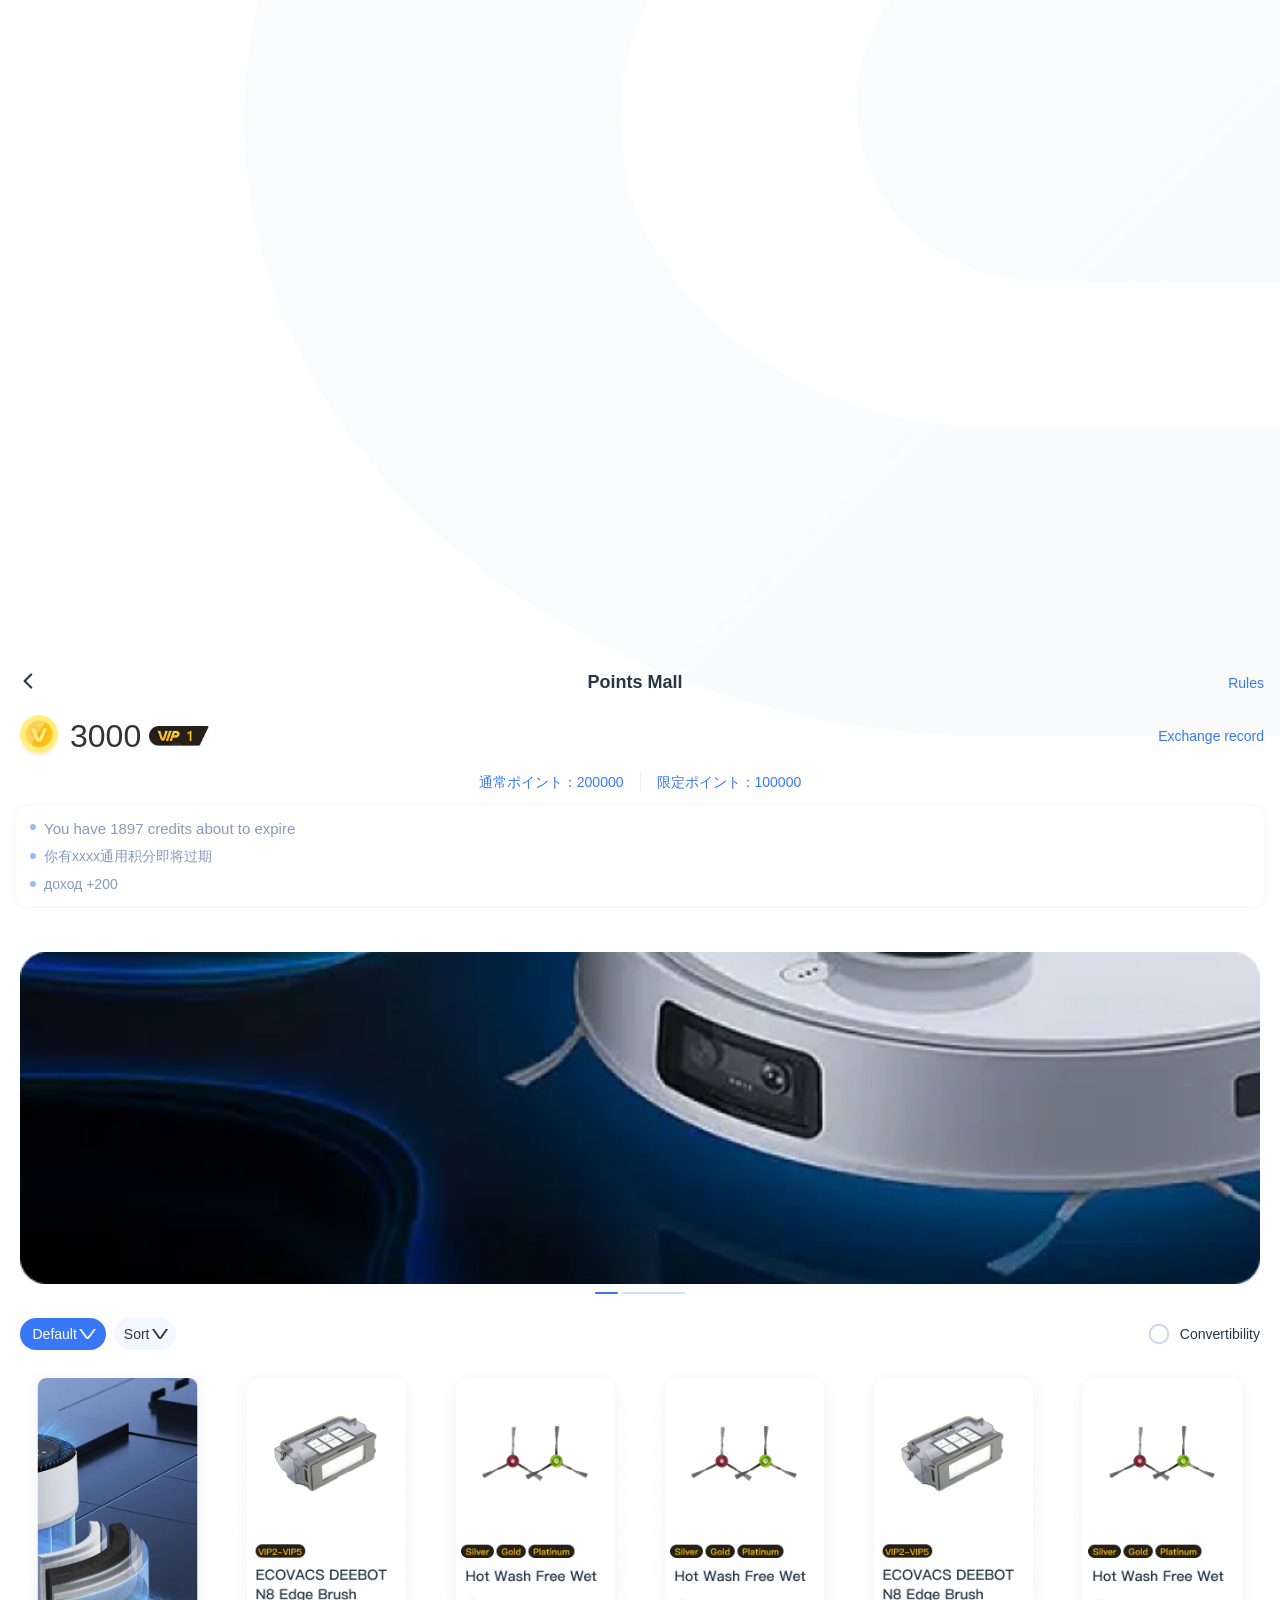
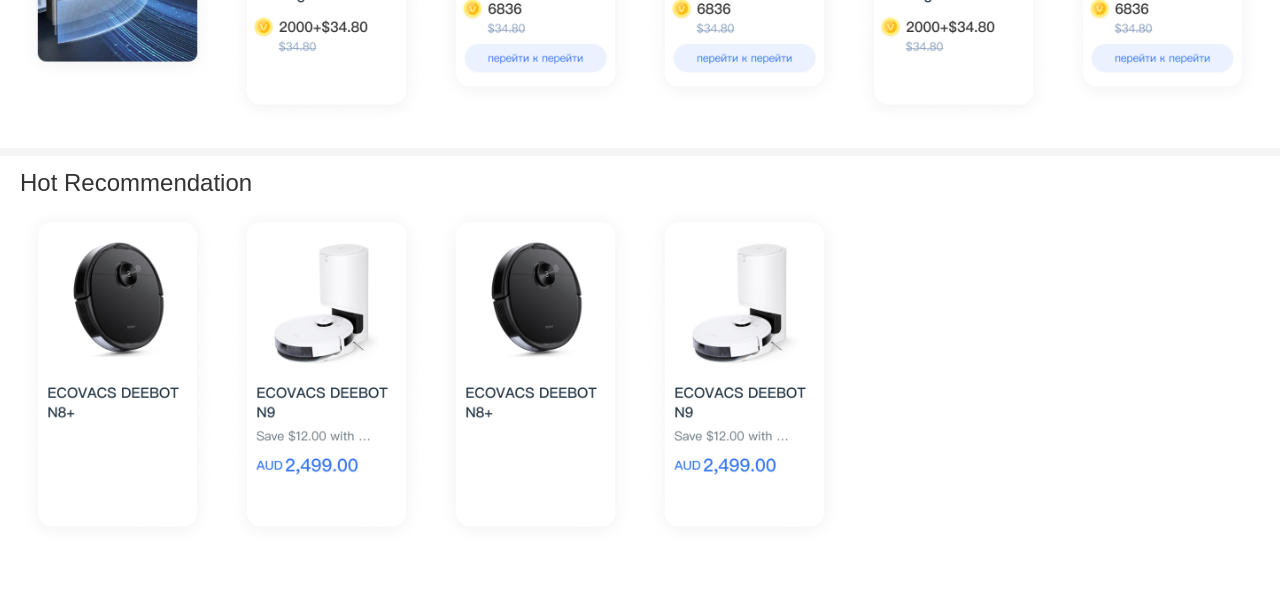
==== global-app-points-mall/index.html @ c0dd819a "[修复] Hot 区改用四张专用 Figma 整卡切图 变更原因：违反 Skill 复用 product-card-mid 占位，应按 nodeId 独立导出。 变更内容：1464:638/658/6" ====
<!DOCTYPE html>
<html lang="zh-CN">
  <head>
    <meta charset="UTF-8" />
    <meta
      name="viewport"
      content="width=device-width, initial-scale=1.0, viewport-fit=cover"
    />
    <title>Points Mall · Global APP</title>
    <!-- messy-figma-responsive · 1464:396 · 414×2489 -->
    <style>
      :root {
        --evs-black: #253746;
        --evs-blue: #3877f5;
        --muted: #849cbc;
        --text-dark: #333333;
        --divider: #eef1f5;
        --section-bg: #f5f5f5;
        --page-bg: #ffffff;
        --chip-inactive-bg: rgba(169, 196, 255, 0.14);
        --btn-ghost-bg: #ebf1fe;
        --font: -apple-system, BlinkMacSystemFont, "SF Pro", "PingFang SC",
          sans-serif;
        --mx: 16px;
        --gutter: 20px;
        --col-gap: 14px;
        --card-min: 180px;
        --oval-h: 273px;
        --fw-semibold: 600;
        --fw-medium: 500;
        --fw-regular: 400;
      }

      * {
        box-sizing: border-box;
        margin: 0;
        padding: 0;
      }

      body {
        font-family: var(--font);
        color: var(--evs-black);
        background: var(--page-bg);
      }

      .page {
        width: 100%;
        max-width: none;
        min-height: 100vh;
        background: var(--page-bg);
      }

      .oval-header {
        width: 100%;
        line-height: 0;
        overflow: hidden;
      }

      .oval-header__img {
        display: block;
        width: 100%;
        height: auto;
        min-height: var(--oval-h);
        object-fit: cover;
        object-position: top center;
      }

      .hero-zone {
        position: relative;
        padding: 0 var(--mx);
        margin-top: -200px;
        z-index: 1;
      }

      .nav-row {
        display: flex;
        align-items: center;
        min-height: 44px;
        padding-top: 24px;
      }

      .nav-row__back {
        border: 0;
        background: transparent;
        padding: 0;
        cursor: pointer;
        flex-shrink: 0;
      }

      .nav-row__title {
        flex: 1;
        text-align: center;
        font-size: 18px;
        font-weight: var(--fw-semibold);
        color: var(--evs-black);
        margin: 0 8px;
      }

      .nav-row__rules {
        font-size: 14px;
        color: var(--evs-blue);
        text-decoration: none;
        flex-shrink: 0;
        line-height: 16px;
      }

      .points-row {
        display: flex;
        align-items: center;
        margin-top: 16px;
        gap: 8px;
      }

      .points-row__icon.slice-img {
        height: 46px;
        width: auto;
        flex-shrink: 0;
      }

      .points-row__value {
        font-size: 32px;
        font-weight: var(--fw-medium);
        line-height: 28px;
        color: var(--text-dark);
      }

      .points-row__badge.slice-img {
        height: 20px;
        width: auto;
      }

      .points-row__link {
        margin-left: auto;
        font-size: 14px;
        color: var(--evs-blue);
        text-decoration: none;
        white-space: nowrap;
      }

      .sub-points {
        display: flex;
        align-items: center;
        justify-content: center;
        gap: 16px;
        margin-top: 12px;
        font-size: 14px;
        color: var(--evs-blue);
        line-height: 20px;
      }

      .sub-points__sep {
        width: 1px;
        height: 21px;
        background: var(--divider);
      }

      .notice {
        margin-top: 14px;
        background: #fff;
        border-radius: 12px;
        padding: 12px 14px;
        box-shadow: 0 1px 8px rgba(37, 55, 70, 0.06);
      }

      .notice__line {
        display: flex;
        align-items: flex-start;
        gap: 8px;
        font-size: 14px;
        color: var(--muted);
        line-height: 1.4;
        margin-bottom: 8px;
      }

      .notice__line:last-child {
        margin-bottom: 0;
      }

      .notice__line::before {
        content: "";
        width: 6px;
        height: 6px;
        border-radius: 50%;
        background: var(--evs-blue);
        opacity: 0.5;
        margin-top: 6px;
        flex-shrink: 0;
      }

      .notice__line--en {
        font-size: 15px;
      }

      .main {
        margin-top: 20px;
        background: #fff;
        border-radius: 20px 20px 0 0;
        padding-bottom: 32px;
        width: 100%;
      }

      .banner-wrap {
        padding: 26px var(--gutter) 0;
      }

      .banner-wrap__img {
        display: block;
        width: 100%;
        height: auto;
        border-radius: 8px;
      }

      .banner-dots {
        display: flex;
        justify-content: center;
        gap: 4px;
        margin-top: 8px;
      }

      .banner-dots span {
        display: block;
        height: 2px;
        border-radius: 1px;
        background: rgba(56, 119, 245, 0.25);
      }

      .banner-dots span:first-child {
        width: 23px;
        background: var(--evs-blue);
      }

      .banner-dots span:last-child {
        width: 63px;
      }

      .filters {
        display: flex;
        align-items: center;
        flex-wrap: wrap;
        gap: 8px;
        padding: 24px var(--gutter) 12px;
        width: 100%;
      }

      .filter-pill {
        display: inline-flex;
        align-items: center;
        justify-content: center;
        gap: 2px;
        box-sizing: border-box;
        height: 32px;
        border-radius: 16px;
        border: 0;
        font-family: inherit;
        font-size: 14px;
        line-height: 20px;
        font-weight: var(--fw-medium);
        cursor: pointer;
        flex-shrink: 0;
      }

      .filter-pill--primary {
        background: var(--evs-blue);
        color: #fff;
        padding: 0 8px 0 10px;
        min-width: 86px;
      }

      .filter-pill--sort {
        background: var(--chip-inactive-bg);
        color: var(--evs-black);
        padding: 0 6px 0 8px;
        width: 62px;
      }

      /* 1464:451/465 热区 20×20，箭头图形约 10×6（@3x PNG 30×18） */
      .filter-pill__chevron {
        height: 10px;
        width: auto;
        flex-shrink: 0;
      }

      .filter-convert {
        margin-left: auto;
        display: flex;
        align-items: center;
        gap: 6px;
        font-size: 14px;
        color: var(--evs-black);
      }

      .filter-convert .slice-img {
        height: 30px;
        width: auto;
      }

      .product-grid {
        display: grid;
        grid-template-columns: repeat(2, minmax(0, 1fr));
        gap: var(--col-gap);
        padding: 0 var(--gutter);
        width: 100%;
      }

      @media (min-width: 640px) {
        .product-grid {
          grid-template-columns: repeat(
            auto-fill,
            minmax(var(--card-min), 1fr)
          );
        }
      }

      .product-grid img {
        display: block;
        width: 100%;
        height: auto;
        border-radius: 10px;
      }

      .section-gap {
        height: 8px;
        background: var(--section-bg);
        width: 100%;
        margin: 24px 0 16px;
      }

      .section-title {
        font-size: 24px;
        font-weight: var(--fw-medium);
        line-height: 22px;
        color: var(--text-dark);
        padding: 0 var(--gutter) 12px;
      }

      .hot-grid {
        display: grid;
        grid-template-columns: repeat(2, minmax(0, 1fr));
        gap: var(--col-gap);
        padding: 0 var(--gutter) 24px;
        width: 100%;
      }

      @media (min-width: 640px) {
        .hot-grid {
          grid-template-columns: repeat(
            auto-fill,
            minmax(var(--card-min), 1fr)
          );
        }
      }

      .hot-card img {
        display: block;
        width: 100%;
        height: auto;
        border-radius: 10px;
      }
    </style>
  </head>
  <body>
    <div class="page" data-node-id="1464:396">
      <header class="oval-header" data-layout="full-bleed">
        <img
          class="oval-header__img"
          src="assets/oval-header.png"
          alt=""
          width="414"
          height="273"
        />
      </header>

      <div class="hero-zone">
        <header class="nav-row" data-layout="cluster-lr">
          <button type="button" class="nav-row__back" aria-label="返回">
            <img
              class="slice-img"
              src="assets/icon-back.png"
              alt=""
              height="26"
            />
          </button>
          <h1 class="nav-row__title" data-node-id="1464:407">Points Mall</h1>
          <a href="#" class="nav-row__rules" data-node-id="1464:413">Rules</a>
        </header>

        <div class="points-row">
          <img
            class="points-row__icon slice-img"
            src="assets/icon-points.png"
            alt=""
            height="46"
          />
          <span class="points-row__value" data-node-id="1464:414">3000</span>
          <img
            class="points-row__badge slice-img"
            src="assets/badge-vip.png"
            alt="VIP 1"
            height="20"
          />
          <a href="#" class="points-row__link" data-node-id="1464:416"
            >Exchange record</a
          >
        </div>

        <div class="sub-points" data-node-id="1582:5193">
          <span data-node-id="1582:5195">通常ポイント：200000</span>
          <span class="sub-points__sep" aria-hidden="true"></span>
          <span data-node-id="1582:5194">限定ポイント：100000</span>
        </div>

        <aside class="notice" data-node-id="1601:914">
          <p class="notice__line notice__line--en">
            You have 1897 credits about to expire
          </p>
          <p class="notice__line">你有xxxx通用积分即将过期</p>
          <p class="notice__line">доход +200</p>
        </aside>
      </div>

      <main class="main">
        <section class="banner-wrap" data-layout="gutter">
          <img
            class="banner-wrap__img"
            src="assets/banner.png"
            alt=""
            width="374"
            height="100"
          />
          <div class="banner-dots" aria-hidden="true">
            <span></span><span></span>
          </div>
        </section>

        <div class="filters" data-layout="gutter">
          <button type="button" class="filter-pill filter-pill--primary">
            Default
            <img
              class="filter-pill__chevron slice-img"
              src="assets/icon-chevron-light.png"
              alt=""
              height="10"
            />
          </button>
          <button type="button" class="filter-pill filter-pill--sort">
            Sort
            <img
              class="filter-pill__chevron slice-img"
              src="assets/icon-chevron-dark.png"
              alt=""
              height="10"
            />
          </button>
          <label class="filter-convert">
            <img
              class="slice-img"
              src="assets/icon-checkbox.png"
              alt=""
              height="30"
            />
            <span data-node-id="1464:690">Convertibility</span>
          </label>
        </div>

        <section class="product-grid" aria-label="积分兑换">
          <img
            src="assets/product-card-hero.png"
            alt="ECOVACS product"
            width="180"
          />
          <img
            src="assets/product-card-tall.png"
            alt="ECOVACS DEEBOT N8 Edge Brush"
            width="180"
          />
          <img
            src="assets/product-card-mid.png"
            alt="Hot Wash Free Wet"
            width="180"
          />
          <img src="assets/product-card-mid.png" alt="" width="180" />
          <img src="assets/product-card-tall.png" alt="" width="180" />
          <img src="assets/product-card-mid.png" alt="" width="180" />
        </section>

        <div class="section-gap" data-node-id="1464:685"></div>
        <h2 class="section-title" data-node-id="1464:686">
          Hot Recommendation
        </h2>
        <section class="hot-grid" aria-label="Hot Recommendation">
          <article class="hot-card" data-node-id="1464:638">
            <img
              src="assets/hot-card-1.png"
              alt="ECOVACS DEEBOT N8+"
              width="180"
              height="343"
            />
          </article>
          <article class="hot-card" data-node-id="1464:658">
            <img
              src="assets/hot-card-2.png"
              alt="ECOVACS DEEBOT N9"
              width="180"
              height="343"
            />
          </article>
          <article class="hot-card" data-node-id="1464:648">
            <img
              src="assets/hot-card-3.png"
              alt="ECOVACS DEEBOT N8+"
              width="180"
              height="343"
            />
          </article>
          <article class="hot-card" data-node-id="1464:671">
            <img
              src="assets/hot-card-4.png"
              alt="ECOVACS DEEBOT N9"
              width="180"
              height="343"
            />
          </article>
        </section>
      </main>
    </div>
  </body>
</html>
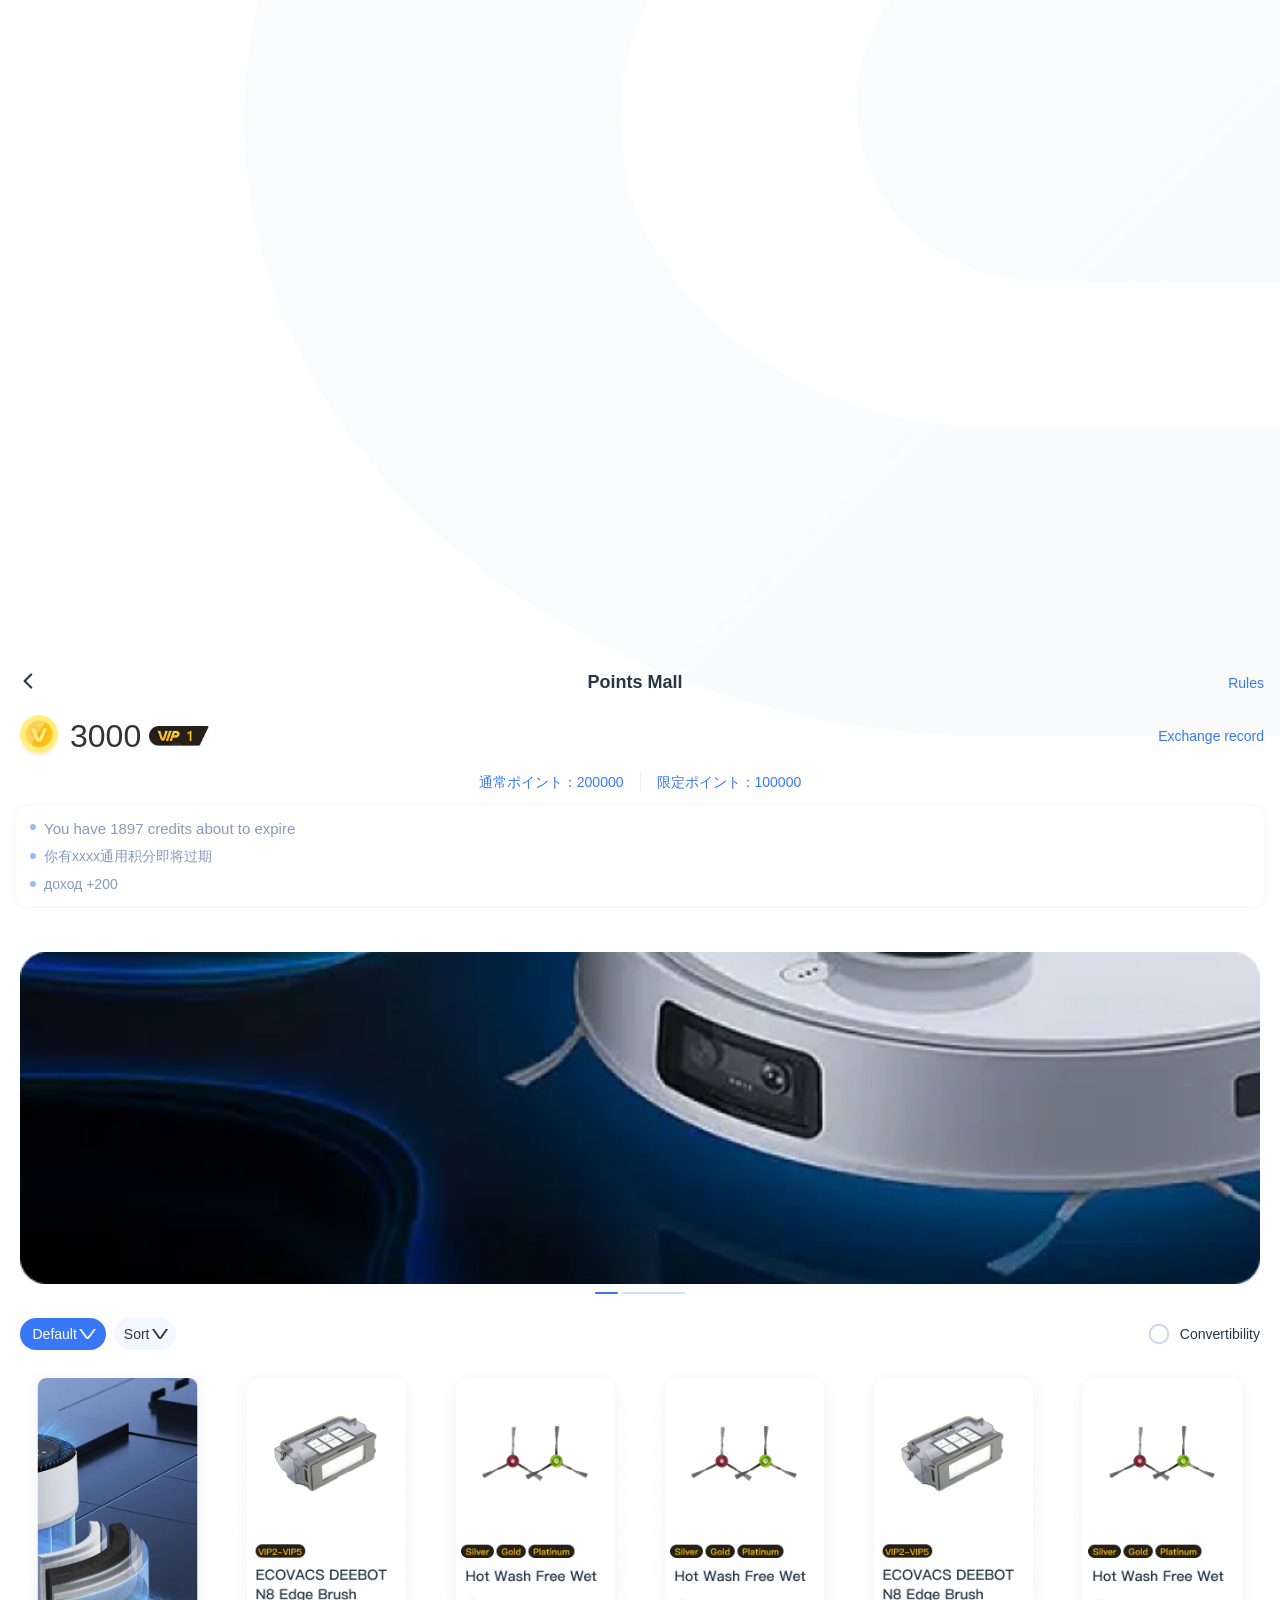
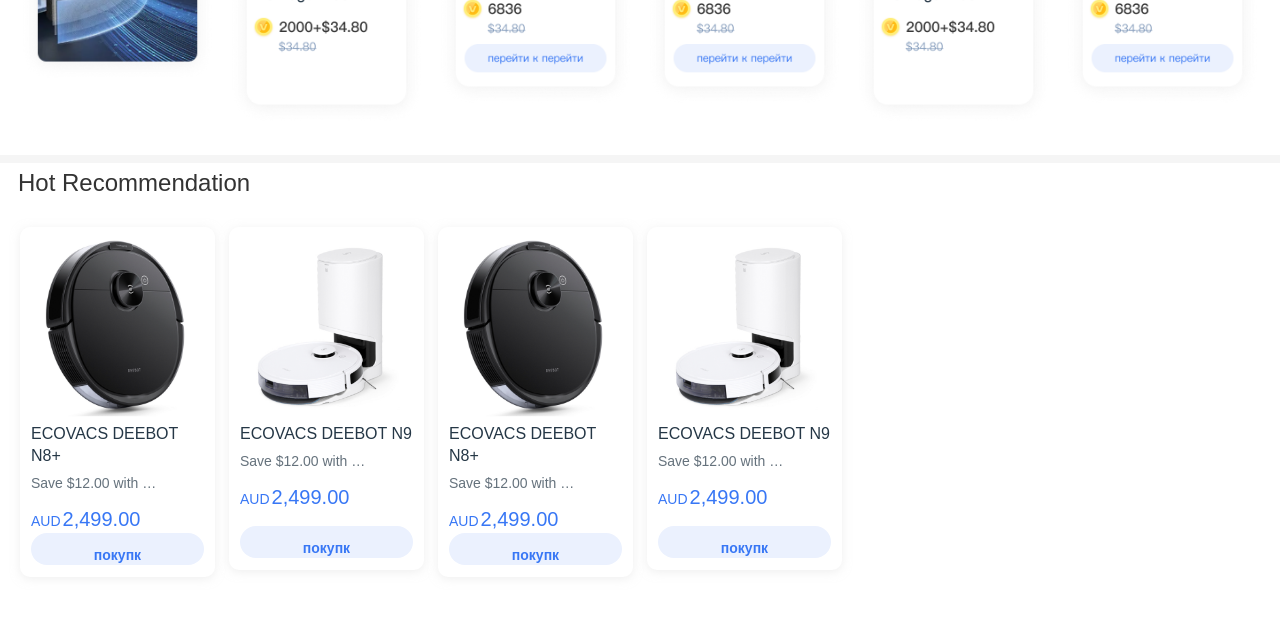
==== commit 0408d300: "[修复] 补全 Hot 区文案并做截图对比 变更原因：左列 Hot 卡整卡 export 漏掉帧级 Save/价格/按钮节点。 变更内容：改为商品图 slice + code 文案，按 180/14/" ====
--- a/global-app-points-mall/index.html
+++ b/global-app-points-mall/index.html
@@ -322,7 +322,7 @@
         height: 8px;
         background: var(--section-bg);
         width: 100%;
-        margin: 24px 0 16px;
+        margin: 31px 0 0;
       }
 
       .section-title {
@@ -330,14 +330,21 @@
         font-weight: var(--fw-medium);
         line-height: 22px;
         color: var(--text-dark);
-        padding: 0 var(--gutter) 12px;
+        padding: 9px 18px 16px;
+      }
+
+      /* API: 卡宽 180，列间距 14，行间距 16，沟 20 */
+      .hot-block {
+        width: 100%;
+        background: var(--page-bg);
       }
 
       .hot-grid {
         display: grid;
         grid-template-columns: repeat(2, minmax(0, 1fr));
-        gap: var(--col-gap);
-        padding: 0 var(--gutter) 24px;
+        column-gap: 14px;
+        row-gap: 16px;
+        padding: 17px var(--gutter) 32px;
         width: 100%;
       }
 
@@ -345,16 +352,99 @@
         .hot-grid {
           grid-template-columns: repeat(
             auto-fill,
-            minmax(var(--card-min), 1fr)
+            minmax(180px, 1fr)
           );
         }
       }
 
-      .hot-card img {
+      .hot-card__shell {
+        background: #fff;
+        border-radius: 10px;
+        box-shadow: 0 2px 10px rgba(224, 224, 224, 0.5);
+        overflow: hidden;
+        display: flex;
+        flex-direction: column;
+        min-height: 343px;
+      }
+
+      .hot-card__media {
+        width: 100%;
+        aspect-ratio: 1 / 1;
+        background: #fff;
+        overflow: hidden;
+        border-radius: 10px 10px 0 0;
+      }
+
+      .hot-card__media img {
         display: block;
         width: 100%;
-        height: auto;
-        border-radius: 10px;
+        height: 100%;
+        object-fit: contain;
+        object-position: center;
+      }
+
+      .hot-card__body {
+        flex: 1;
+        display: flex;
+        flex-direction: column;
+        padding: 0 11px 12px;
+      }
+
+      .hot-card__title {
+        margin-top: 1px;
+        font-size: 16px;
+        font-weight: var(--fw-medium);
+        line-height: 22px;
+        color: var(--evs-black);
+        display: -webkit-box;
+        -webkit-line-clamp: 2;
+        -webkit-box-orient: vertical;
+        overflow: hidden;
+      }
+
+      .hot-card__sub {
+        margin-top: 5px;
+        font-size: 14px;
+        font-weight: var(--fw-regular);
+        line-height: 22px;
+        color: var(--evs-black);
+        opacity: 0.7;
+      }
+
+      .hot-card__price-row {
+        display: flex;
+        align-items: baseline;
+        gap: 2px;
+        margin-top: 11px;
+      }
+
+      .hot-card__aud {
+        font-size: 14px;
+        font-weight: var(--fw-medium);
+        line-height: 22px;
+        color: var(--evs-blue);
+      }
+
+      .hot-card__price {
+        font-size: 20px;
+        font-weight: var(--fw-medium);
+        line-height: 28px;
+        color: var(--evs-blue);
+      }
+
+      .hot-card__btn {
+        margin-top: auto;
+        padding-top: 12px;
+        width: 100%;
+        height: 32px;
+        border: 0;
+        border-radius: 16px;
+        background: var(--btn-ghost-bg);
+        color: var(--evs-blue);
+        font-size: 14px;
+        font-weight: var(--fw-semibold);
+        font-family: inherit;
+        cursor: pointer;
       }
     </style>
   </head>
@@ -483,44 +573,130 @@
           <img src="assets/product-card-mid.png" alt="" width="180" />
         </section>
 
-        <div class="section-gap" data-node-id="1464:685"></div>
-        <h2 class="section-title" data-node-id="1464:686">
-          Hot Recommendation
-        </h2>
-        <section class="hot-grid" aria-label="Hot Recommendation">
+        <div class="hot-block" id="hot-block" data-block="hot">
+          <div class="section-gap" data-node-id="1464:685"></div>
+          <h2 class="section-title" data-node-id="1464:686">
+            Hot Recommendation
+          </h2>
+          <section class="hot-grid" aria-label="Hot Recommendation">
           <article class="hot-card" data-node-id="1464:638">
-            <img
-              src="assets/hot-card-1.png"
-              alt="ECOVACS DEEBOT N8+"
-              width="180"
-              height="343"
-            />
+            <div class="hot-card__shell">
+              <div class="hot-card__media">
+                <img
+                  src="assets/hot-product-n8.png"
+                  alt=""
+                  width="180"
+                  height="180"
+                />
+              </div>
+              <div class="hot-card__body">
+                <p class="hot-card__title" data-node-id="1464:647">
+                  ECOVACS DEEBOT N8+
+                </p>
+                <p class="hot-card__sub" data-node-id="1464:691">
+                  Save $12.00 with …
+                </p>
+                <div class="hot-card__price-row">
+                  <span class="hot-card__aud" data-node-id="1464:695">AUD</span>
+                  <span class="hot-card__price" data-node-id="1464:693"
+                    >2,499.00</span
+                  >
+                </div>
+                <button type="button" class="hot-card__btn" data-node-id="1464:706">
+                  покупк
+                </button>
+              </div>
+            </div>
           </article>
           <article class="hot-card" data-node-id="1464:658">
-            <img
-              src="assets/hot-card-2.png"
-              alt="ECOVACS DEEBOT N9"
-              width="180"
-              height="343"
-            />
+            <div class="hot-card__shell">
+              <div class="hot-card__media">
+                <img
+                  src="assets/hot-product-n9.png"
+                  alt=""
+                  width="180"
+                  height="180"
+                />
+              </div>
+              <div class="hot-card__body">
+                <p class="hot-card__title" data-node-id="1464:670">
+                  ECOVACS DEEBOT N9
+                </p>
+                <p class="hot-card__sub" data-node-id="1464:662">
+                  Save $12.00 with …
+                </p>
+                <div class="hot-card__price-row">
+                  <span class="hot-card__aud" data-node-id="1464:664">AUD</span>
+                  <span class="hot-card__price" data-node-id="1464:663"
+                    >2,499.00</span
+                  >
+                </div>
+                <button type="button" class="hot-card__btn" data-node-id="1464:712">
+                  покупк
+                </button>
+              </div>
+            </div>
           </article>
           <article class="hot-card" data-node-id="1464:648">
-            <img
-              src="assets/hot-card-3.png"
-              alt="ECOVACS DEEBOT N8+"
-              width="180"
-              height="343"
-            />
+            <div class="hot-card__shell">
+              <div class="hot-card__media">
+                <img
+                  src="assets/hot-product-n8.png"
+                  alt=""
+                  width="180"
+                  height="180"
+                />
+              </div>
+              <div class="hot-card__body">
+                <p class="hot-card__title" data-node-id="1464:657">
+                  ECOVACS DEEBOT N8+
+                </p>
+                <p class="hot-card__sub" data-node-id="1464:692">
+                  Save $12.00 with …
+                </p>
+                <div class="hot-card__price-row">
+                  <span class="hot-card__aud" data-node-id="1464:696">AUD</span>
+                  <span class="hot-card__price" data-node-id="1464:694"
+                    >2,499.00</span
+                  >
+                </div>
+                <button type="button" class="hot-card__btn" data-node-id="1464:711">
+                  покупк
+                </button>
+              </div>
+            </div>
           </article>
           <article class="hot-card" data-node-id="1464:671">
-            <img
-              src="assets/hot-card-4.png"
-              alt="ECOVACS DEEBOT N9"
-              width="180"
-              height="343"
-            />
+            <div class="hot-card__shell">
+              <div class="hot-card__media">
+                <img
+                  src="assets/hot-product-n9.png"
+                  alt=""
+                  width="180"
+                  height="180"
+                />
+              </div>
+              <div class="hot-card__body">
+                <p class="hot-card__title" data-node-id="1464:683">
+                  ECOVACS DEEBOT N9
+                </p>
+                <p class="hot-card__sub" data-node-id="1464:675">
+                  Save $12.00 with …
+                </p>
+                <div class="hot-card__price-row">
+                  <span class="hot-card__aud" data-node-id="1464:677">AUD</span>
+                  <span class="hot-card__price" data-node-id="1464:676"
+                    >2,499.00</span
+                  >
+                </div>
+                <button type="button" class="hot-card__btn" data-node-id="1464:716">
+                  покупк
+                </button>
+              </div>
+            </div>
           </article>
-        </section>
+          </section>
+        </div>
       </main>
     </div>
   </body>
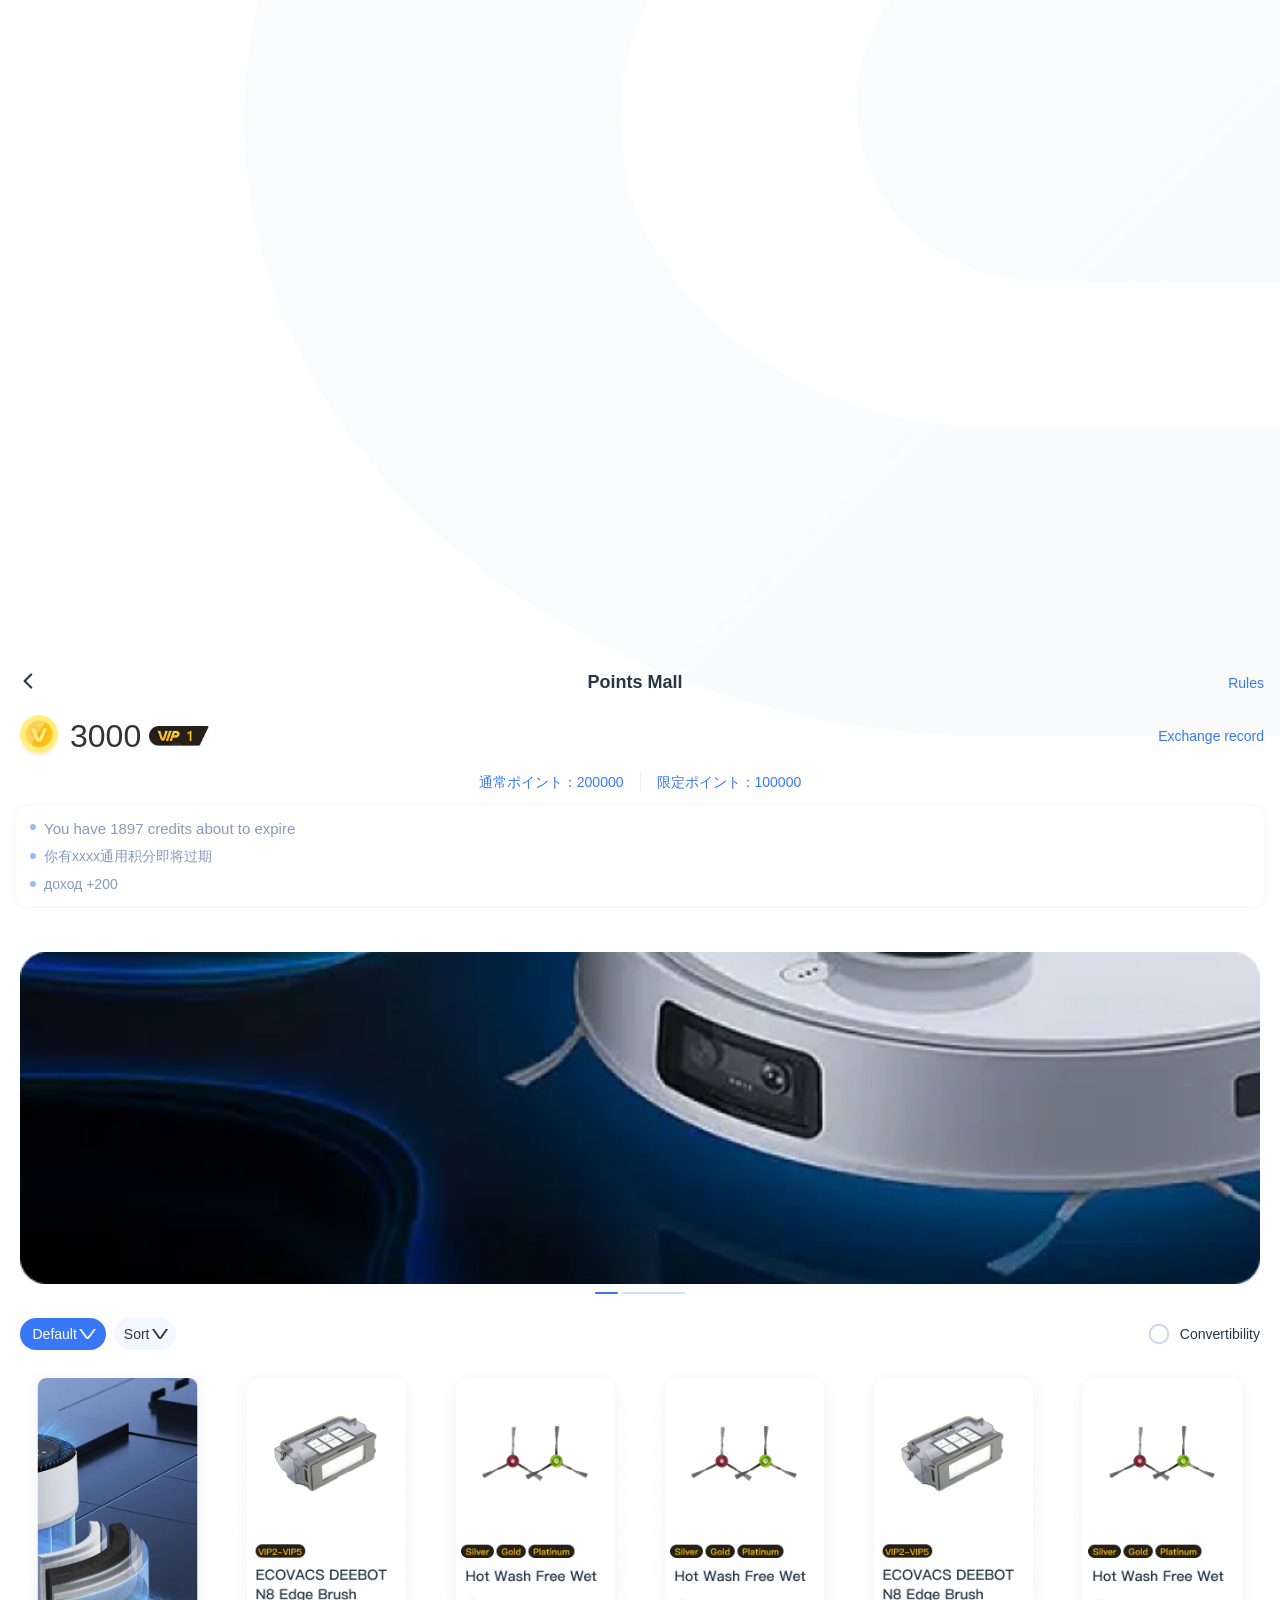
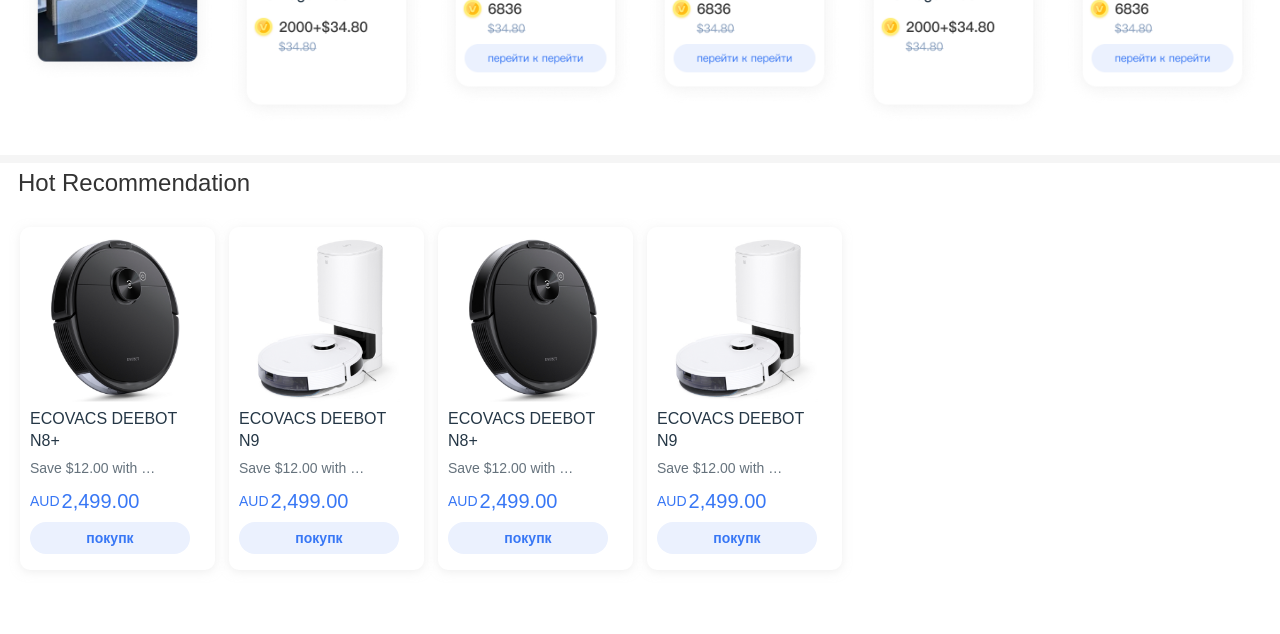
==== commit 3ac072ac: "[优化] 按差异表收紧 Hot 区版式 变更原因：标题行高、按钮浮动、省略号与价标错位导致 impl-hot 目视偏差。 变更内容：固定卡高 343、标题区 44px、按钮 160px+7px 间距、" ====
--- a/global-app-points-mall/index.html
+++ b/global-app-points-mall/index.html
@@ -364,12 +364,13 @@
         overflow: hidden;
         display: flex;
         flex-direction: column;
-        min-height: 343px;
+        height: 343px;
       }
 
       .hot-card__media {
-        width: 100%;
-        aspect-ratio: 1 / 1;
+        flex: 0 0 180px;
+        width: 100%;
+        height: 180px;
         background: #fff;
         overflow: hidden;
         border-radius: 10px 10px 0 0;
@@ -383,15 +384,23 @@
         object-position: center;
       }
 
+      .hot-card:nth-child(odd) .hot-card__media img {
+        object-position: center top;
+      }
+
       .hot-card__body {
-        flex: 1;
+        flex: 1 1 auto;
+        min-height: 0;
         display: flex;
         flex-direction: column;
-        padding: 0 11px 12px;
+        padding: 0 10px 16px;
+        box-sizing: border-box;
       }
 
       .hot-card__title {
         margin-top: 1px;
+        width: 160px;
+        min-height: 44px;
         font-size: 16px;
         font-weight: var(--fw-medium);
         line-height: 22px;
@@ -400,20 +409,25 @@
         -webkit-line-clamp: 2;
         -webkit-box-orient: vertical;
         overflow: hidden;
+        word-break: break-word;
       }
 
       .hot-card__sub {
         margin-top: 5px;
+        max-width: 157px;
         font-size: 14px;
         font-weight: var(--fw-regular);
         line-height: 22px;
         color: var(--evs-black);
         opacity: 0.7;
+        overflow: hidden;
+        text-overflow: ellipsis;
+        white-space: nowrap;
       }
 
       .hot-card__price-row {
         display: flex;
-        align-items: baseline;
+        align-items: flex-start;
         gap: 2px;
         margin-top: 11px;
       }
@@ -423,6 +437,8 @@
         font-weight: var(--fw-medium);
         line-height: 22px;
         color: var(--evs-blue);
+        position: relative;
+        top: 3px;
       }
 
       .hot-card__price {
@@ -433,9 +449,9 @@
       }
 
       .hot-card__btn {
-        margin-top: auto;
-        padding-top: 12px;
-        width: 100%;
+        margin-top: 7px;
+        width: 160px;
+        max-width: 100%;
         height: 32px;
         border: 0;
         border-radius: 16px;
@@ -443,8 +459,13 @@
         color: var(--evs-blue);
         font-size: 14px;
         font-weight: var(--fw-semibold);
+        line-height: 20px;
         font-family: inherit;
         cursor: pointer;
+        display: flex;
+        align-items: center;
+        justify-content: center;
+        flex-shrink: 0;
       }
     </style>
   </head>
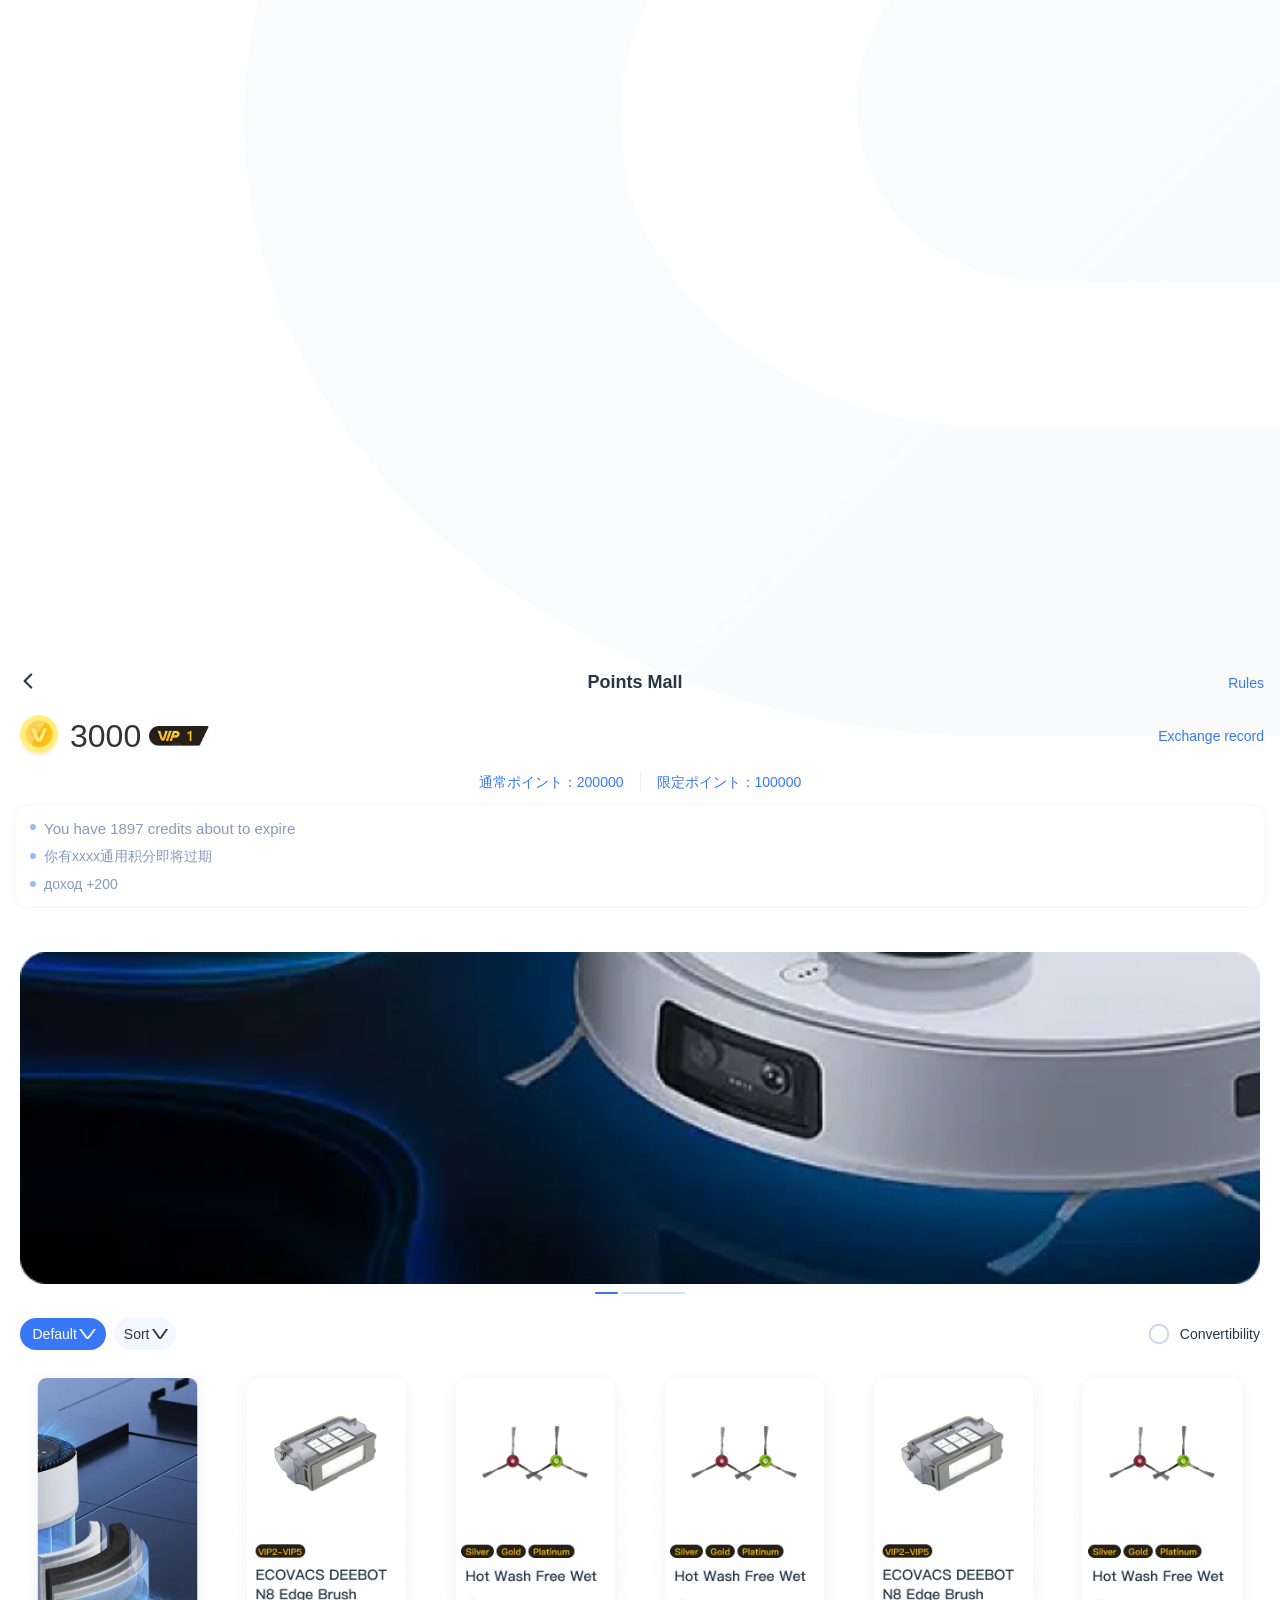
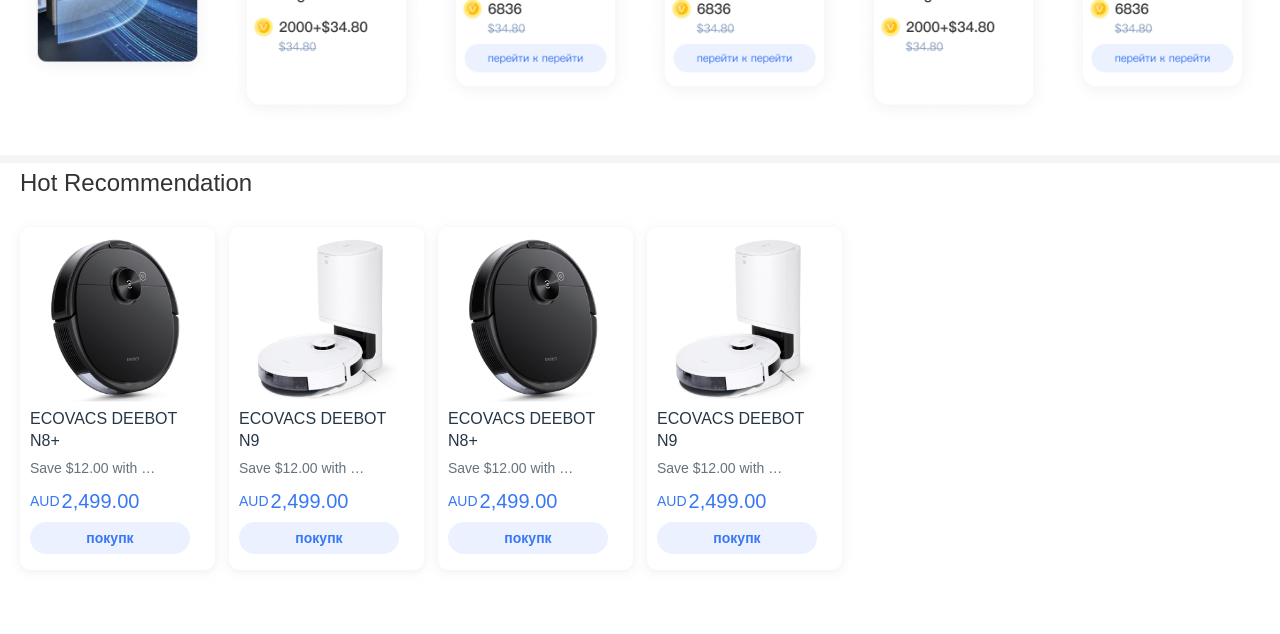
==== commit 873792af: "[修复] 统一积分兑换与 Hot 区双列网格 变更原因：两区各自写 grid，Hot 标题左距 18px，列宽用 1fr 与稿面 180px 不一致。 变更内容：共用 card-grid（180px " ====
--- a/global-app-points-mall/index.html
+++ b/global-app-points-mall/index.html
@@ -294,28 +294,45 @@
         width: auto;
       }
 
-      .product-grid {
+      /* 稿面 414：20 + 180 + 14 + 180 + 20；上下两区必须用同一套列宽 */
+      .card-grid {
         display: grid;
-        grid-template-columns: repeat(2, minmax(0, 1fr));
-        gap: var(--col-gap);
-        padding: 0 var(--gutter);
-        width: 100%;
+        grid-template-columns: repeat(2, var(--card-min));
+        column-gap: var(--col-gap);
+        padding-inline: var(--gutter);
+        width: 100%;
+        box-sizing: border-box;
+        justify-content: center;
       }
 
       @media (min-width: 640px) {
-        .product-grid {
+        .card-grid {
           grid-template-columns: repeat(
             auto-fill,
             minmax(var(--card-min), 1fr)
           );
+          justify-content: stretch;
         }
+      }
+
+      .product-grid {
+        row-gap: var(--col-gap);
       }
 
       .product-grid img {
         display: block;
         width: 100%;
+        max-width: var(--card-min);
         height: auto;
         border-radius: 10px;
+        justify-self: center;
+      }
+
+      @media (min-width: 640px) {
+        .product-grid img {
+          max-width: none;
+          justify-self: stretch;
+        }
       }
 
       .section-gap {
@@ -330,34 +347,24 @@
         font-weight: var(--fw-medium);
         line-height: 22px;
         color: var(--text-dark);
-        padding: 9px 18px 16px;
-      }
-
-      /* API: 卡宽 180，列间距 14，行间距 16，沟 20 */
+        padding: 9px var(--gutter) 16px;
+      }
+
       .hot-block {
         width: 100%;
         background: var(--page-bg);
       }
 
       .hot-grid {
-        display: grid;
-        grid-template-columns: repeat(2, minmax(0, 1fr));
-        column-gap: 14px;
         row-gap: 16px;
-        padding: 17px var(--gutter) 32px;
-        width: 100%;
-      }
-
-      @media (min-width: 640px) {
-        .hot-grid {
-          grid-template-columns: repeat(
-            auto-fill,
-            minmax(180px, 1fr)
-          );
-        }
+        padding-top: 17px;
+        padding-bottom: 32px;
       }
 
       .hot-card__shell {
+        width: 100%;
+        max-width: var(--card-min);
+        justify-self: center;
         background: #fff;
         border-radius: 10px;
         box-shadow: 0 2px 10px rgba(224, 224, 224, 0.5);
@@ -365,6 +372,14 @@
         display: flex;
         flex-direction: column;
         height: 343px;
+        box-sizing: border-box;
+      }
+
+      @media (min-width: 640px) {
+        .hot-card__shell {
+          max-width: none;
+          justify-self: stretch;
+        }
       }
 
       .hot-card__media {
@@ -573,7 +588,7 @@
           </label>
         </div>
 
-        <section class="product-grid" aria-label="积分兑换">
+        <section class="product-grid card-grid" aria-label="积分兑换">
           <img
             src="assets/product-card-hero.png"
             alt="ECOVACS product"
@@ -599,7 +614,7 @@
           <h2 class="section-title" data-node-id="1464:686">
             Hot Recommendation
           </h2>
-          <section class="hot-grid" aria-label="Hot Recommendation">
+          <section class="hot-grid card-grid" aria-label="Hot Recommendation">
           <article class="hot-card" data-node-id="1464:638">
             <div class="hot-card__shell">
               <div class="hot-card__media">
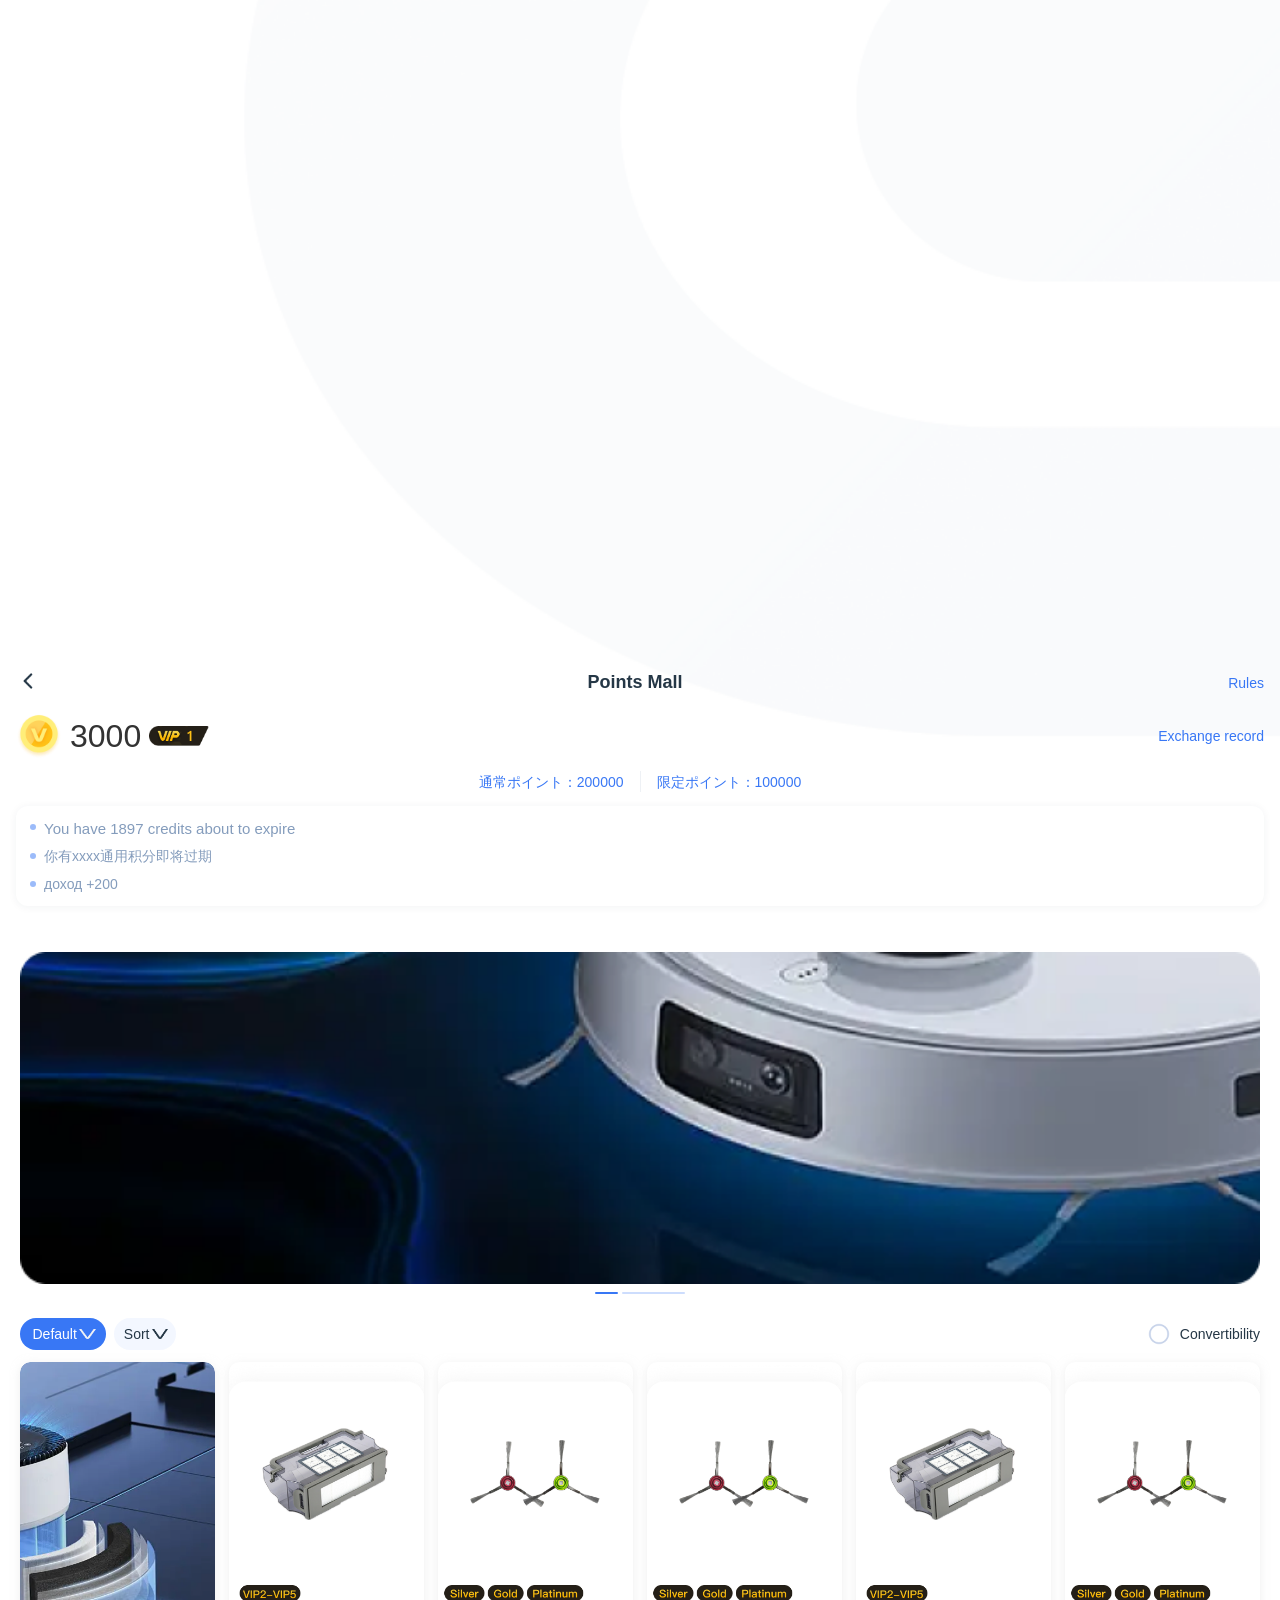
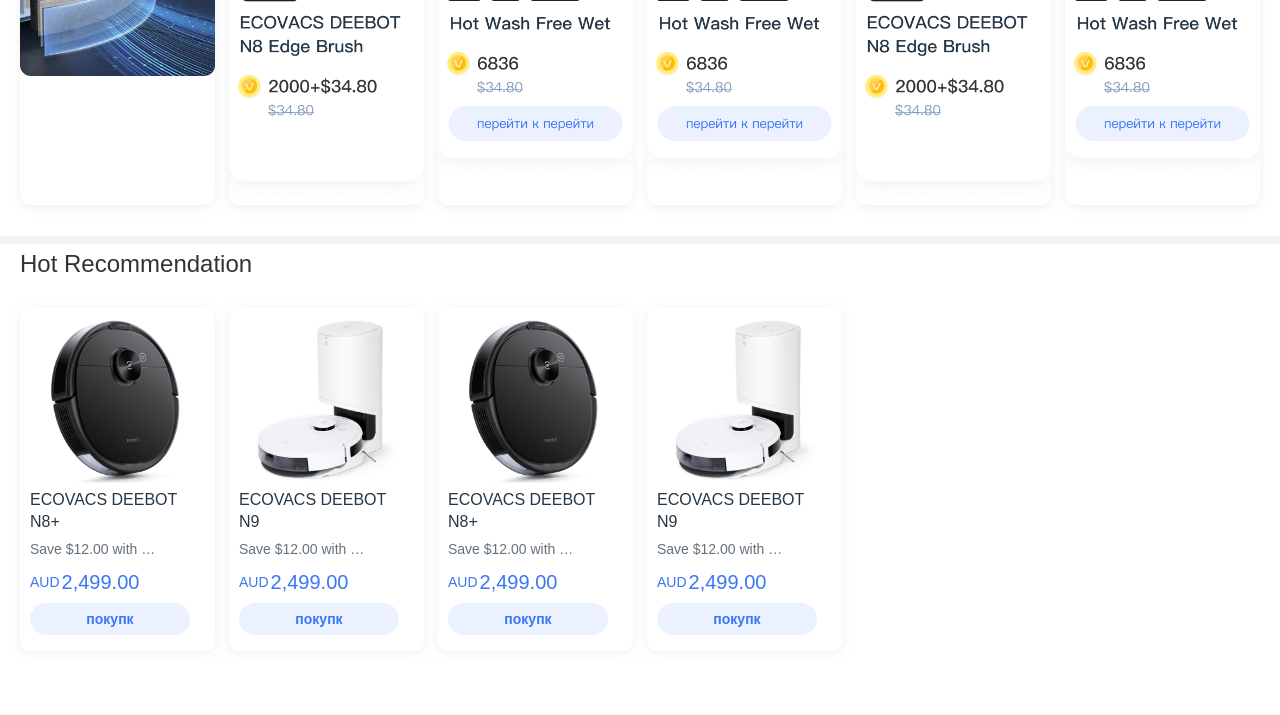
==== commit ecb8ce3d: "[修复] 商品卡 export 阴影导致显窄与中缝偏大 变更原因：440px 编组 PNG 缩进 180px 列后白卡视觉变窄，与 Hot 不一致。 变更内容：product-cell 放大裁切阴影；" ====
--- a/global-app-points-mall/index.html
+++ b/global-app-points-mall/index.html
@@ -25,6 +25,9 @@
         --gutter: 20px;
         --col-gap: 14px;
         --card-min: 180px;
+        /* 编组 export 440px@2x≈220@1x，卡体 180@1x → 放大裁掉阴影留白 */
+        --card-export-wide: 220;
+        --card-export-tight: 180;
         --oval-h: 273px;
         --fw-semibold: 600;
         --fw-medium: 500;
@@ -294,45 +297,51 @@
         width: auto;
       }
 
-      /* 稿面 414：20 + 180 + 14 + 180 + 20；上下两区必须用同一套列宽 */
-      .card-grid {
+      /* 上下两区共用列轨：414 = 20 + 180 + 14 + 180 + 20 */
+      .mall-columns .card-grid {
         display: grid;
-        grid-template-columns: repeat(2, var(--card-min));
+        grid-template-columns: repeat(2, minmax(0, 1fr));
         column-gap: var(--col-gap);
+        row-gap: var(--col-gap);
         padding-inline: var(--gutter);
         width: 100%;
         box-sizing: border-box;
-        justify-content: center;
       }
 
       @media (min-width: 640px) {
-        .card-grid {
+        .mall-columns .card-grid {
           grid-template-columns: repeat(
             auto-fill,
             minmax(var(--card-min), 1fr)
           );
-          justify-content: stretch;
         }
       }
 
-      .product-grid {
-        row-gap: var(--col-gap);
-      }
-
-      .product-grid img {
+      .product-cell {
+        width: 100%;
+        min-width: 0;
+        overflow: hidden;
+        border-radius: 10px;
+        line-height: 0;
+        box-shadow: 0 2px 10px rgba(224, 224, 224, 0.5);
+      }
+
+      .product-cell img {
         display: block;
-        width: 100%;
-        max-width: var(--card-min);
         height: auto;
-        border-radius: 10px;
-        justify-self: center;
-      }
-
-      @media (min-width: 640px) {
-        .product-grid img {
-          max-width: none;
-          justify-self: stretch;
-        }
+      }
+
+      .product-cell img {
+        width: 100%;
+        max-width: none;
+      }
+
+      /* 440@2x 编组 export：放大后 overflow 裁阴影，视觉宽度对齐 Hot 180px 白卡 */
+      .product-cell--shadow img {
+        width: calc(100% * var(--card-export-wide) / var(--card-export-tight));
+        margin-left: calc(
+          (100% - 100% * var(--card-export-wide) / var(--card-export-tight)) / 2
+        );
       }
 
       .section-gap {
@@ -361,10 +370,12 @@
         padding-bottom: 32px;
       }
 
+      .hot-card {
+        min-width: 0;
+      }
+
       .hot-card__shell {
         width: 100%;
-        max-width: var(--card-min);
-        justify-self: center;
         background: #fff;
         border-radius: 10px;
         box-shadow: 0 2px 10px rgba(224, 224, 224, 0.5);
@@ -373,13 +384,6 @@
         flex-direction: column;
         height: 343px;
         box-sizing: border-box;
-      }
-
-      @media (min-width: 640px) {
-        .hot-card__shell {
-          max-width: none;
-          justify-self: stretch;
-        }
       }
 
       .hot-card__media {
@@ -588,28 +592,32 @@
           </label>
         </div>
 
-        <section class="product-grid card-grid" aria-label="积分兑换">
-          <img
-            src="assets/product-card-hero.png"
-            alt="ECOVACS product"
-            width="180"
-          />
-          <img
-            src="assets/product-card-tall.png"
-            alt="ECOVACS DEEBOT N8 Edge Brush"
-            width="180"
-          />
-          <img
-            src="assets/product-card-mid.png"
-            alt="Hot Wash Free Wet"
-            width="180"
-          />
-          <img src="assets/product-card-mid.png" alt="" width="180" />
-          <img src="assets/product-card-tall.png" alt="" width="180" />
-          <img src="assets/product-card-mid.png" alt="" width="180" />
-        </section>
-
-        <div class="hot-block" id="hot-block" data-block="hot">
+        <div class="mall-columns">
+          <section class="product-grid card-grid" aria-label="积分兑换">
+            <div class="product-cell">
+              <img src="assets/product-card-hero.png" alt="ECOVACS product" />
+            </div>
+            <div class="product-cell product-cell--shadow">
+              <img
+                src="assets/product-card-tall.png"
+                alt="ECOVACS DEEBOT N8 Edge Brush"
+              />
+            </div>
+            <div class="product-cell product-cell--shadow">
+              <img src="assets/product-card-mid.png" alt="Hot Wash Free Wet" />
+            </div>
+            <div class="product-cell product-cell--shadow">
+              <img src="assets/product-card-mid.png" alt="" />
+            </div>
+            <div class="product-cell product-cell--shadow">
+              <img src="assets/product-card-tall.png" alt="" />
+            </div>
+            <div class="product-cell product-cell--shadow">
+              <img src="assets/product-card-mid.png" alt="" />
+            </div>
+          </section>
+
+          <div class="hot-block" id="hot-block" data-block="hot">
           <div class="section-gap" data-node-id="1464:685"></div>
           <h2 class="section-title" data-node-id="1464:686">
             Hot Recommendation
@@ -618,12 +626,7 @@
           <article class="hot-card" data-node-id="1464:638">
             <div class="hot-card__shell">
               <div class="hot-card__media">
-                <img
-                  src="assets/hot-product-n8.png"
-                  alt=""
-                  width="180"
-                  height="180"
-                />
+                <img src="assets/hot-product-n8.png" alt="" />
               </div>
               <div class="hot-card__body">
                 <p class="hot-card__title" data-node-id="1464:647">
@@ -647,12 +650,7 @@
           <article class="hot-card" data-node-id="1464:658">
             <div class="hot-card__shell">
               <div class="hot-card__media">
-                <img
-                  src="assets/hot-product-n9.png"
-                  alt=""
-                  width="180"
-                  height="180"
-                />
+                <img src="assets/hot-product-n9.png" alt="" />
               </div>
               <div class="hot-card__body">
                 <p class="hot-card__title" data-node-id="1464:670">
@@ -676,12 +674,7 @@
           <article class="hot-card" data-node-id="1464:648">
             <div class="hot-card__shell">
               <div class="hot-card__media">
-                <img
-                  src="assets/hot-product-n8.png"
-                  alt=""
-                  width="180"
-                  height="180"
-                />
+                <img src="assets/hot-product-n8.png" alt="" />
               </div>
               <div class="hot-card__body">
                 <p class="hot-card__title" data-node-id="1464:657">
@@ -705,12 +698,7 @@
           <article class="hot-card" data-node-id="1464:671">
             <div class="hot-card__shell">
               <div class="hot-card__media">
-                <img
-                  src="assets/hot-product-n9.png"
-                  alt=""
-                  width="180"
-                  height="180"
-                />
+                <img src="assets/hot-product-n9.png" alt="" />
               </div>
               <div class="hot-card__body">
                 <p class="hot-card__title" data-node-id="1464:683">
@@ -732,6 +720,7 @@
             </div>
           </article>
           </section>
+          </div>
         </div>
       </main>
     </div>
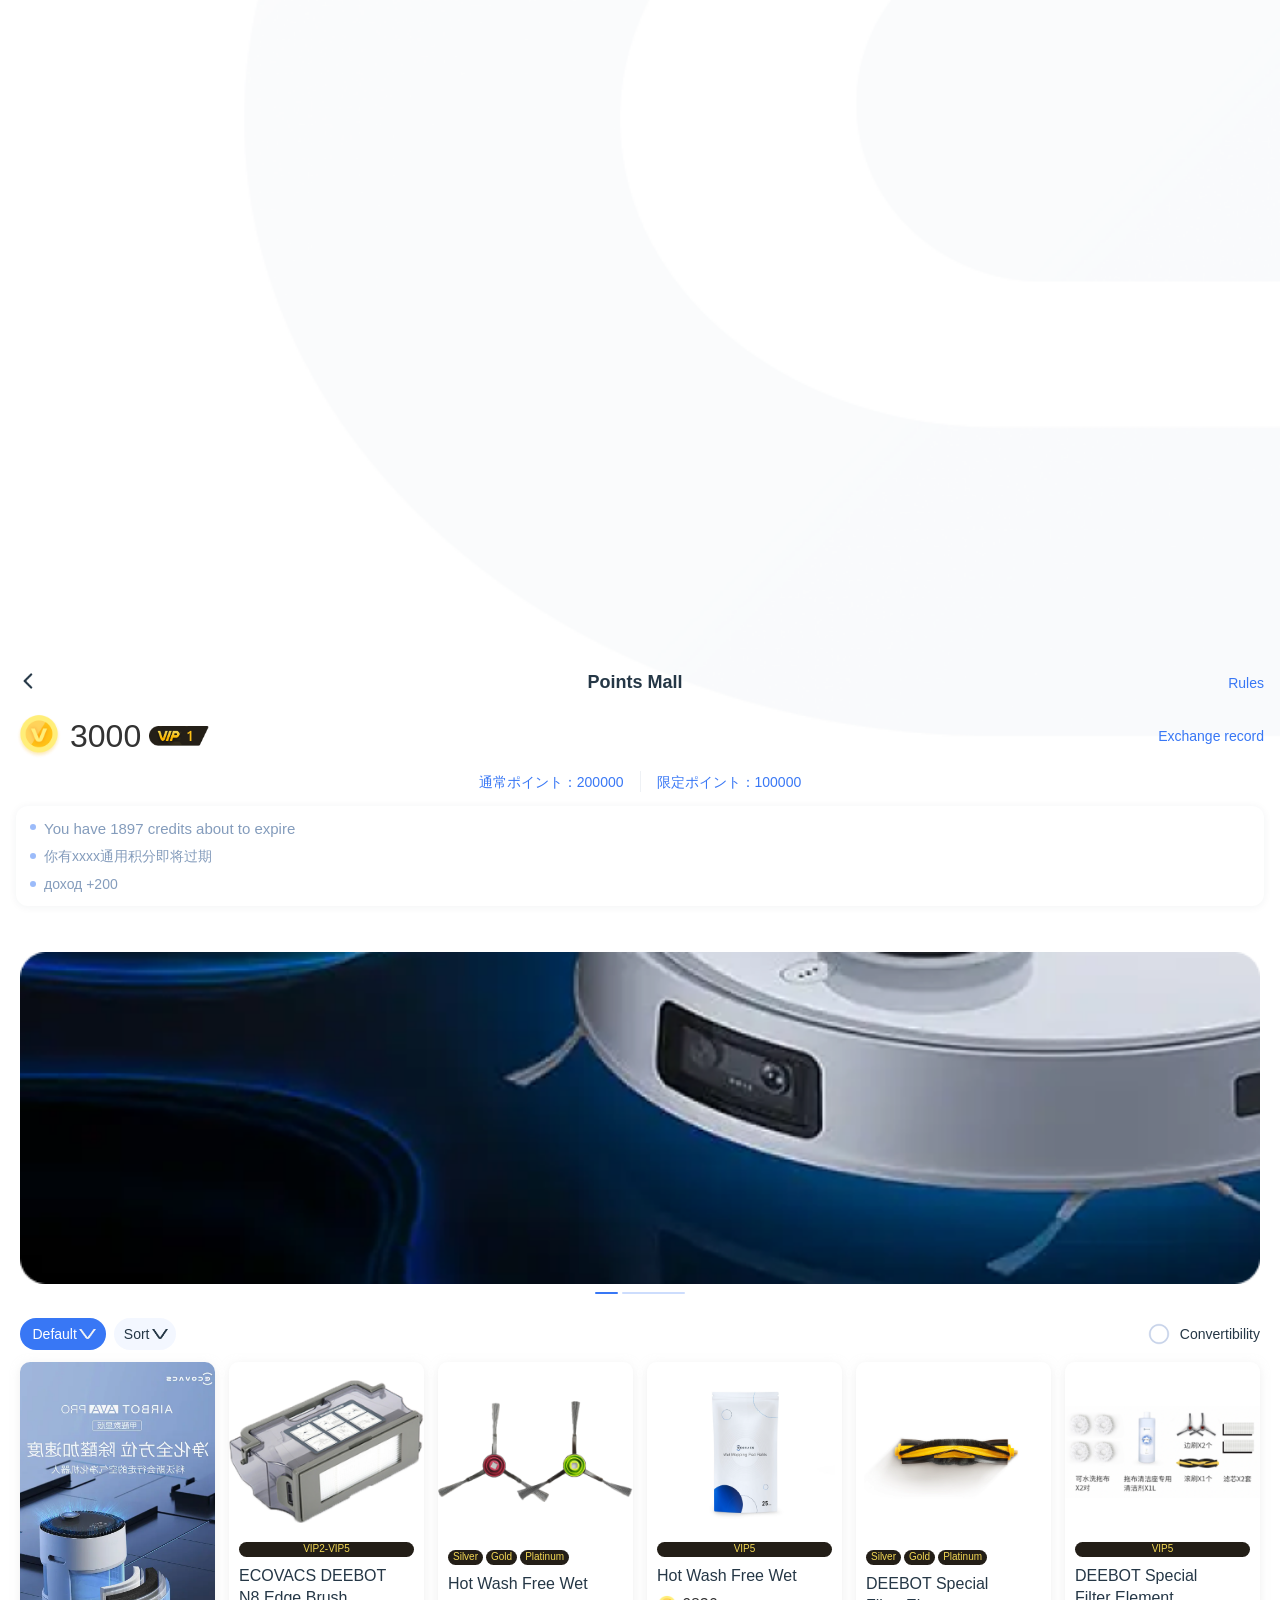
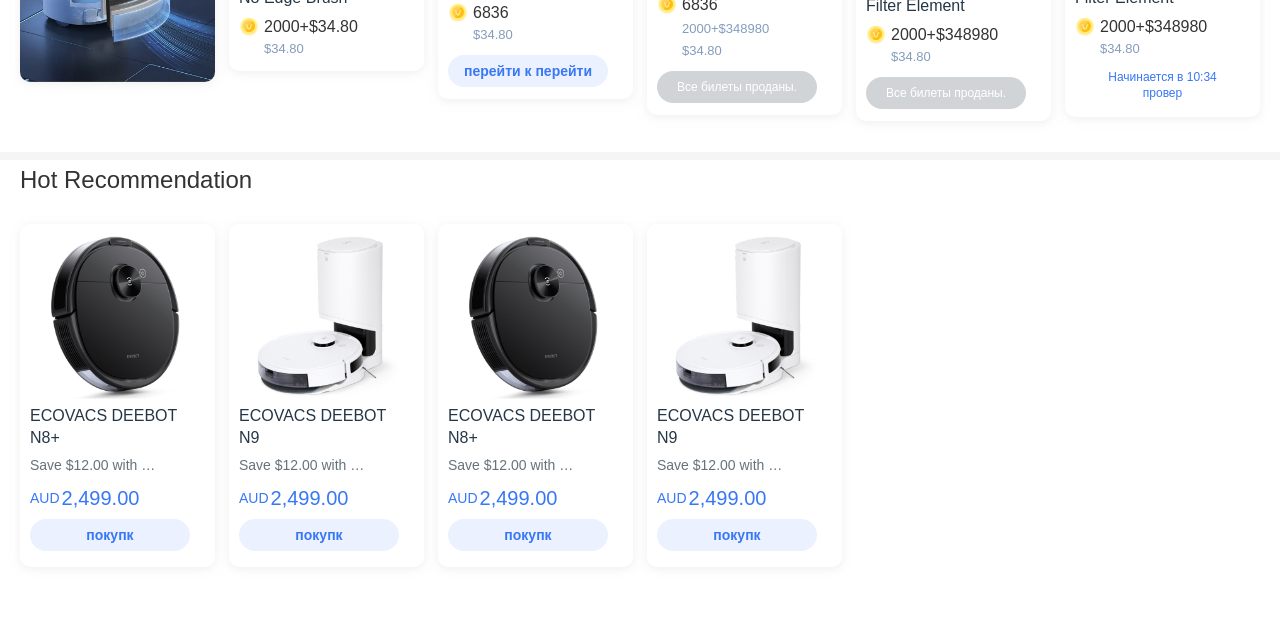
==== commit 59ee3187: "[重构] 积分兑换区改为白底圆角卡结构 变更原因：商品区不应为整卡贴图，应与 Hot 一样为白底圆角背景。 变更内容：product-card 壳层+商品图 slice+code 文案/按钮；新增图与" ====
--- a/global-app-points-mall/index.html
+++ b/global-app-points-mall/index.html
@@ -25,9 +25,9 @@
         --gutter: 20px;
         --col-gap: 14px;
         --card-min: 180px;
-        /* 编组 export 440px@2x≈220@1x，卡体 180@1x → 放大裁掉阴影留白 */
-        --card-export-wide: 220;
-        --card-export-tight: 180;
+        --tag-bg: #231e17;
+        --tag-gold: linear-gradient(180deg, #f3d854 0%, #ffb800 100%);
+        --btn-disabled-bg: #d1d4d6;
         --oval-h: 273px;
         --fw-semibold: 600;
         --fw-medium: 500;
@@ -317,31 +317,175 @@
         }
       }
 
-      .product-cell {
-        width: 100%;
+      .product-card,
+      .hot-card {
         min-width: 0;
+      }
+
+      .product-card__shell,
+      .hot-card__shell {
+        width: 100%;
+        background: #fff;
+        border-radius: 10px;
+        box-shadow: 0 2px 10px rgba(224, 224, 224, 0.5);
         overflow: hidden;
-        border-radius: 10px;
-        line-height: 0;
-        box-shadow: 0 2px 10px rgba(224, 224, 224, 0.5);
-      }
-
-      .product-cell img {
+        display: flex;
+        flex-direction: column;
+        box-sizing: border-box;
+      }
+
+      .product-card__media,
+      .hot-card__media {
+        flex: 0 0 180px;
+        width: 100%;
+        height: 180px;
+        background: #fff;
+        overflow: hidden;
+      }
+
+      .product-card__media--hero {
+        flex: 0 0 320px;
+        height: 320px;
+      }
+
+      .product-card__media img,
+      .hot-card__media img {
         display: block;
-        height: auto;
-      }
-
-      .product-cell img {
-        width: 100%;
-        max-width: none;
-      }
-
-      /* 440@2x 编组 export：放大后 overflow 裁阴影，视觉宽度对齐 Hot 180px 白卡 */
-      .product-cell--shadow img {
-        width: calc(100% * var(--card-export-wide) / var(--card-export-tight));
-        margin-left: calc(
-          (100% - 100% * var(--card-export-wide) / var(--card-export-tight)) / 2
-        );
+        width: 100%;
+        height: 100%;
+        object-fit: contain;
+        object-position: center;
+      }
+
+      .product-card__media--hero img {
+        object-fit: cover;
+        object-position: center;
+      }
+
+      .product-card__body {
+        flex: 1 1 auto;
+        display: flex;
+        flex-direction: column;
+        padding: 0 10px 12px;
+        box-sizing: border-box;
+      }
+
+      .product-tags {
+        display: flex;
+        flex-wrap: wrap;
+        gap: 3px;
+        margin-top: 8px;
+      }
+
+      .product-tag {
+        display: inline-flex;
+        align-items: center;
+        justify-content: center;
+        height: 15px;
+        padding: 0 5px;
+        border-radius: 7.5px;
+        background-color: var(--tag-bg);
+        font-size: 10px;
+        font-weight: var(--fw-medium);
+        line-height: 14px;
+        color: #f3d854;
+      }
+
+      .product-tag--vip {
+        min-width: 56px;
+      }
+
+      .product-card__title {
+        margin-top: 8px;
+        width: 160px;
+        min-height: 22px;
+        font-size: 16px;
+        font-weight: var(--fw-medium);
+        line-height: 22px;
+        color: var(--evs-black);
+      }
+
+      .product-card__title--tall {
+        min-height: 44px;
+      }
+
+      .product-points {
+        display: flex;
+        align-items: center;
+        gap: 5px;
+        margin-top: 8px;
+      }
+
+      .product-points__icon {
+        height: 20px;
+        width: auto;
+        flex-shrink: 0;
+      }
+
+      .product-points__main {
+        font-size: 16px;
+        font-weight: var(--fw-medium);
+        line-height: 20px;
+        color: var(--text-dark);
+      }
+
+      .product-card__subprice {
+        margin-top: 2px;
+        margin-left: 25px;
+        font-size: 13px;
+        font-weight: var(--fw-regular);
+        line-height: 20px;
+        color: var(--muted);
+      }
+
+      .product-card__subprice--combo {
+        margin-left: 25px;
+        margin-top: 4px;
+      }
+
+      .product-card__btn {
+        margin-top: 10px;
+        width: 160px;
+        max-width: 100%;
+        height: 32px;
+        border: 0;
+        border-radius: 16px;
+        font-size: 14px;
+        font-weight: var(--fw-semibold);
+        line-height: 20px;
+        font-family: inherit;
+        cursor: pointer;
+        display: flex;
+        align-items: center;
+        justify-content: center;
+        flex-shrink: 0;
+      }
+
+      .product-card__btn--primary {
+        background: var(--btn-ghost-bg);
+        color: var(--evs-blue);
+      }
+
+      .product-card__btn--disabled {
+        background: var(--btn-disabled-bg);
+        color: #fff;
+        font-size: 12px;
+        font-weight: var(--fw-regular);
+        cursor: default;
+      }
+
+      .product-card__footer {
+        margin-top: 10px;
+        padding-bottom: 4px;
+        text-align: center;
+        font-size: 12px;
+        line-height: 16px;
+        color: var(--evs-blue);
+      }
+
+      .product-card__footer a {
+        color: var(--evs-blue);
+        text-decoration: none;
       }
 
       .section-gap {
@@ -370,37 +514,8 @@
         padding-bottom: 32px;
       }
 
-      .hot-card {
-        min-width: 0;
-      }
-
       .hot-card__shell {
-        width: 100%;
-        background: #fff;
-        border-radius: 10px;
-        box-shadow: 0 2px 10px rgba(224, 224, 224, 0.5);
-        overflow: hidden;
-        display: flex;
-        flex-direction: column;
         height: 343px;
-        box-sizing: border-box;
-      }
-
-      .hot-card__media {
-        flex: 0 0 180px;
-        width: 100%;
-        height: 180px;
-        background: #fff;
-        overflow: hidden;
-        border-radius: 10px 10px 0 0;
-      }
-
-      .hot-card__media img {
-        display: block;
-        width: 100%;
-        height: 100%;
-        object-fit: contain;
-        object-position: center;
       }
 
       .hot-card:nth-child(odd) .hot-card__media img {
@@ -594,27 +709,152 @@
 
         <div class="mall-columns">
           <section class="product-grid card-grid" aria-label="积分兑换">
-            <div class="product-cell">
-              <img src="assets/product-card-hero.png" alt="ECOVACS product" />
-            </div>
-            <div class="product-cell product-cell--shadow">
-              <img
-                src="assets/product-card-tall.png"
-                alt="ECOVACS DEEBOT N8 Edge Brush"
-              />
-            </div>
-            <div class="product-cell product-cell--shadow">
-              <img src="assets/product-card-mid.png" alt="Hot Wash Free Wet" />
-            </div>
-            <div class="product-cell product-cell--shadow">
-              <img src="assets/product-card-mid.png" alt="" />
-            </div>
-            <div class="product-cell product-cell--shadow">
-              <img src="assets/product-card-tall.png" alt="" />
-            </div>
-            <div class="product-cell product-cell--shadow">
-              <img src="assets/product-card-mid.png" alt="" />
-            </div>
+            <article class="product-card product-card--hero" data-node-id="1464:727">
+              <div class="product-card__shell">
+                <div class="product-card__media product-card__media--hero">
+                  <img src="assets/product-hero-photo.png" alt="" />
+                </div>
+              </div>
+            </article>
+            <article class="product-card" data-node-id="1464:469">
+              <div class="product-card__shell">
+                <div class="product-card__media">
+                  <img src="assets/product-photo-brush.png" alt="" />
+                </div>
+                <div class="product-card__body">
+                  <span class="product-tag product-tag--vip" data-node-id="1464:499"
+                    >VIP2-VIP5</span
+                  >
+                  <p class="product-card__title product-card__title--tall" data-node-id="1464:477">
+                    ECOVACS DEEBOT N8 Edge Brush
+                  </p>
+                  <div class="product-points">
+                    <img
+                      class="product-points__icon slice-img"
+                      src="assets/icon-points-coin.png"
+                      alt=""
+                      height="20"
+                    />
+                    <span class="product-points__main" data-node-id="1464:478"
+                      >2000+$34.80</span
+                    >
+                  </div>
+                  <p class="product-card__subprice" data-node-id="1464:479">$34.80</p>
+                </div>
+              </div>
+            </article>
+            <article class="product-card" data-node-id="1464:500">
+              <div class="product-card__shell">
+                <div class="product-card__media">
+                  <img src="assets/product-photo-wash.png" alt="" />
+                </div>
+                <div class="product-card__body">
+                  <div class="product-tags">
+                    <span class="product-tag" data-node-id="1464:533">Silver</span>
+                    <span class="product-tag" data-node-id="12986:12661">Gold</span>
+                    <span class="product-tag" data-node-id="12986:12664">Platinum</span>
+                  </div>
+                  <p class="product-card__title" data-node-id="1464:513">Hot Wash Free Wet</p>
+                  <div class="product-points">
+                    <img
+                      class="product-points__icon slice-img"
+                      src="assets/icon-points-coin.png"
+                      alt=""
+                      height="20"
+                    />
+                    <span class="product-points__main" data-node-id="1464:514">6836</span>
+                  </div>
+                  <p class="product-card__subprice" data-node-id="1464:515">$34.80</p>
+                  <button type="button" class="product-card__btn product-card__btn--primary" data-node-id="1464:508">
+                    перейти к перейти
+                  </button>
+                </div>
+              </div>
+            </article>
+            <article class="product-card" data-node-id="1464:534">
+              <div class="product-card__shell">
+                <div class="product-card__media">
+                  <img src="assets/product-photo-pouch.png" alt="" />
+                </div>
+                <div class="product-card__body">
+                  <span class="product-tag" data-node-id="1464:574">VIP5</span>
+                  <p class="product-card__title" data-node-id="1464:545">Hot Wash Free Wet</p>
+                  <div class="product-points">
+                    <img
+                      class="product-points__icon slice-img"
+                      src="assets/icon-points-coin.png"
+                      alt=""
+                      height="20"
+                    />
+                    <span class="product-points__main" data-node-id="1464:546">6836</span>
+                  </div>
+                  <p class="product-card__subprice product-card__subprice--combo" data-node-id="1464:556">
+                    2000+$348980
+                  </p>
+                  <p class="product-card__subprice" data-node-id="1464:547">$34.80</p>
+                  <button type="button" class="product-card__btn product-card__btn--disabled" data-node-id="1464:540">
+                    Все билеты проданы.
+                  </button>
+                </div>
+              </div>
+            </article>
+            <article class="product-card" data-node-id="1464:575">
+              <div class="product-card__shell">
+                <div class="product-card__media">
+                  <img src="assets/product-photo-filter.png" alt="" />
+                </div>
+                <div class="product-card__body">
+                  <div class="product-tags">
+                    <span class="product-tag" data-node-id="12986:12669">Silver</span>
+                    <span class="product-tag" data-node-id="12986:12672">Gold</span>
+                    <span class="product-tag" data-node-id="12986:12675">Platinum</span>
+                  </div>
+                  <p class="product-card__title product-card__title--tall" data-node-id="1464:586">
+                    DEEBOT Special Filter Element
+                  </p>
+                  <div class="product-points">
+                    <img
+                      class="product-points__icon slice-img"
+                      src="assets/icon-points-coin.png"
+                      alt=""
+                      height="20"
+                    />
+                    <span class="product-points__main" data-node-id="1464:587">2000+$348980</span>
+                  </div>
+                  <p class="product-card__subprice" data-node-id="1464:588">$34.80</p>
+                  <button type="button" class="product-card__btn product-card__btn--disabled" data-node-id="1464:581">
+                    Все билеты проданы.
+                  </button>
+                </div>
+              </div>
+            </article>
+            <article class="product-card" data-node-id="1464:607">
+              <div class="product-card__shell">
+                <div class="product-card__media">
+                  <img src="assets/product-photo-kit.png" alt="" />
+                </div>
+                <div class="product-card__body">
+                  <span class="product-tag" data-node-id="1464:637">VIP5</span>
+                  <p class="product-card__title product-card__title--tall" data-node-id="1464:617">
+                    DEEBOT Special Filter Element
+                  </p>
+                  <div class="product-points">
+                    <img
+                      class="product-points__icon slice-img"
+                      src="assets/icon-points-coin.png"
+                      alt=""
+                      height="20"
+                    />
+                    <span class="product-points__main" data-node-id="1464:618">2000+$348980</span>
+                  </div>
+                  <p class="product-card__subprice" data-node-id="1464:619">$34.80</p>
+                  <div class="product-card__footer">
+                    <p data-node-id="1464:611">Начинается в 10:34</p>
+                    <a href="#" data-node-id="1464:612">провер</a>
+                  </div>
+                </div>
+              </div>
+            </article>
           </section>
 
           <div class="hot-block" id="hot-block" data-block="hot">
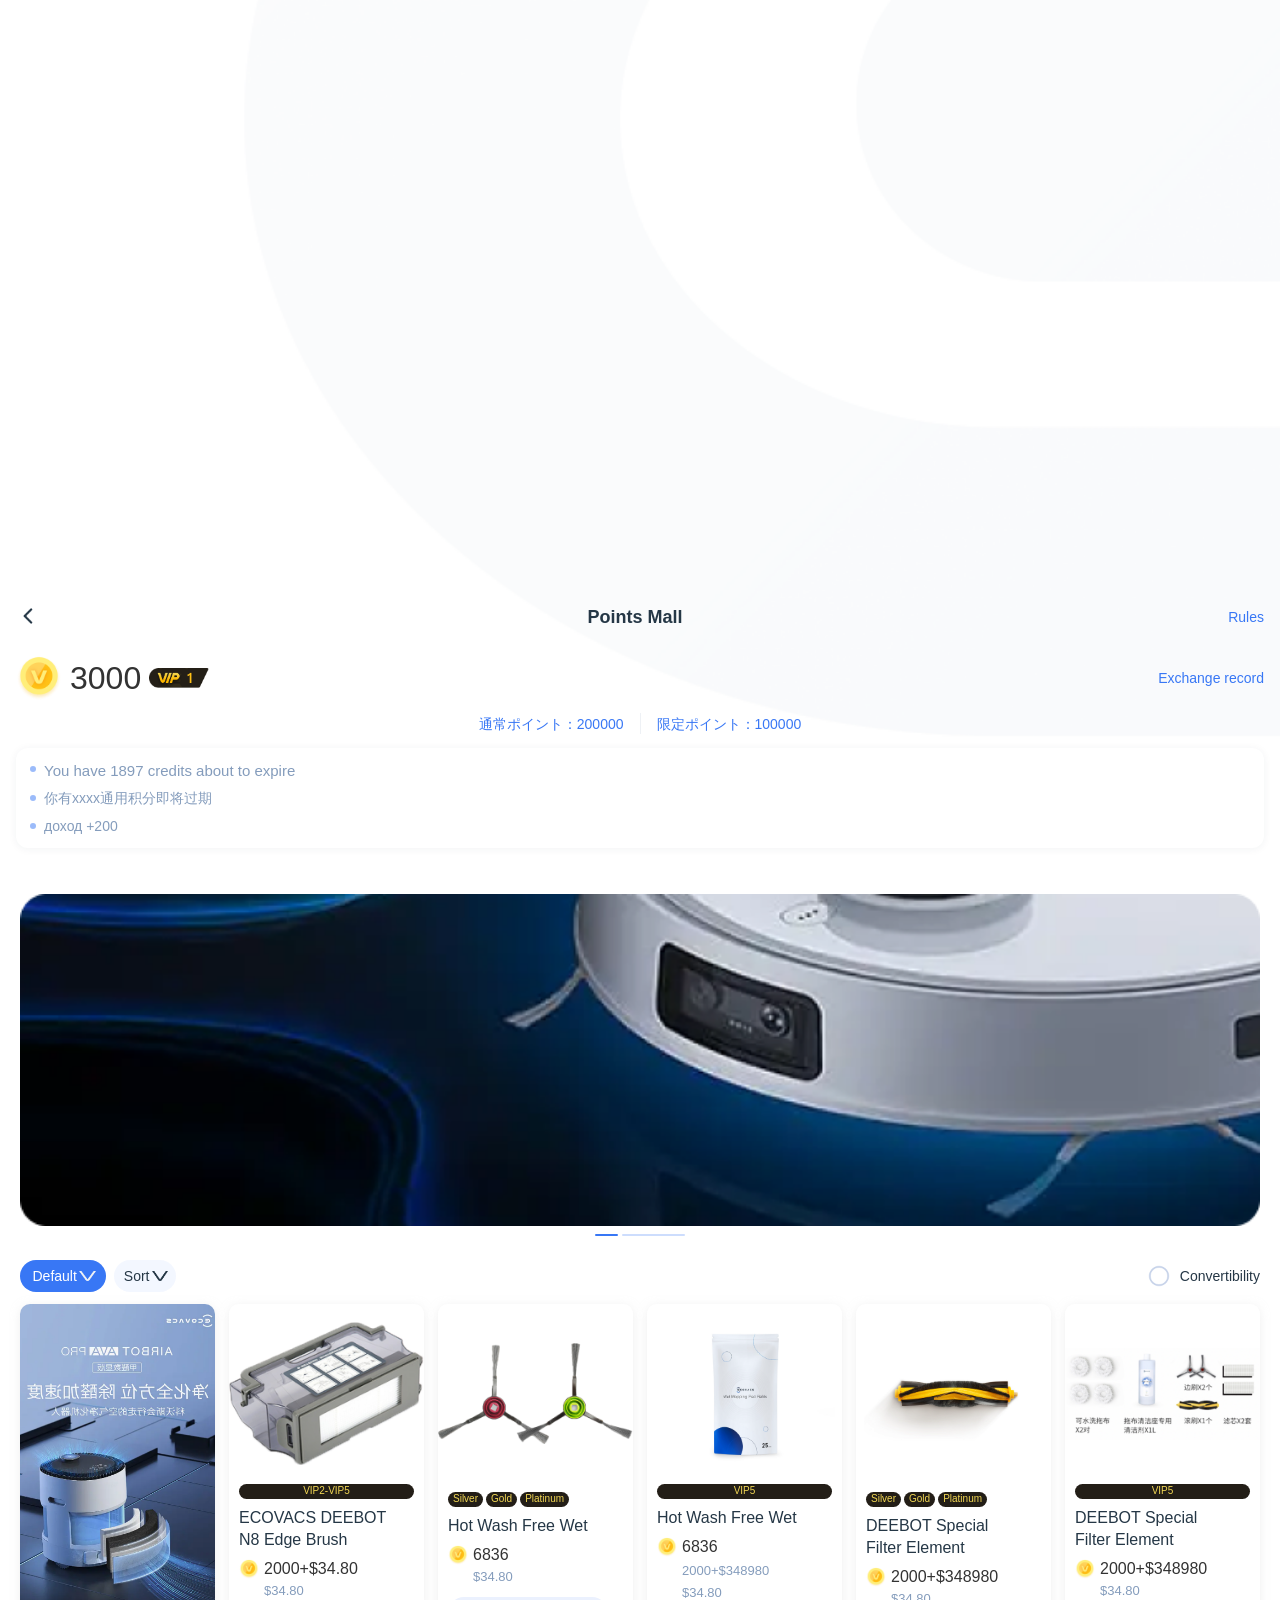
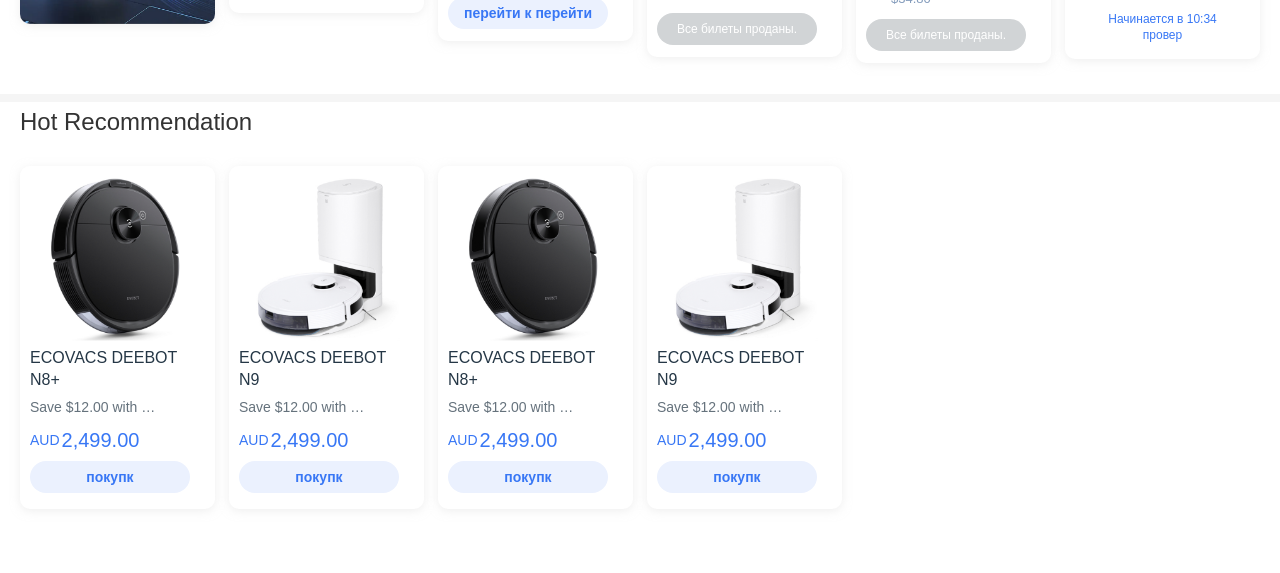
==== commit 8e95e798: "[优化] 扣除状态栏高度收紧顶区留白 变更原因：Status 栏已不实现，仍保留约 49px 顶距导致上方空白过大。 变更内容：hero-zone 上移 status-bar-h；导航去掉 24px " ====
--- a/global-app-points-mall/index.html
+++ b/global-app-points-mall/index.html
@@ -29,6 +29,8 @@
         --tag-gold: linear-gradient(180deg, #f3d854 0%, #ffb800 100%);
         --btn-disabled-bg: #d1d4d6;
         --oval-h: 273px;
+        /* 1464:409 Status 不实现，布局扣除其高度 */
+        --status-bar-h: 49px;
         --fw-semibold: 600;
         --fw-medium: 500;
         --fw-regular: 400;
@@ -71,7 +73,7 @@
       .hero-zone {
         position: relative;
         padding: 0 var(--mx);
-        margin-top: -200px;
+        margin-top: calc(-200px - var(--status-bar-h));
         z-index: 1;
       }
 
@@ -79,7 +81,7 @@
         display: flex;
         align-items: center;
         min-height: 44px;
-        padding-top: 24px;
+        padding-top: env(safe-area-inset-top, 0);
       }
 
       .nav-row__back {
